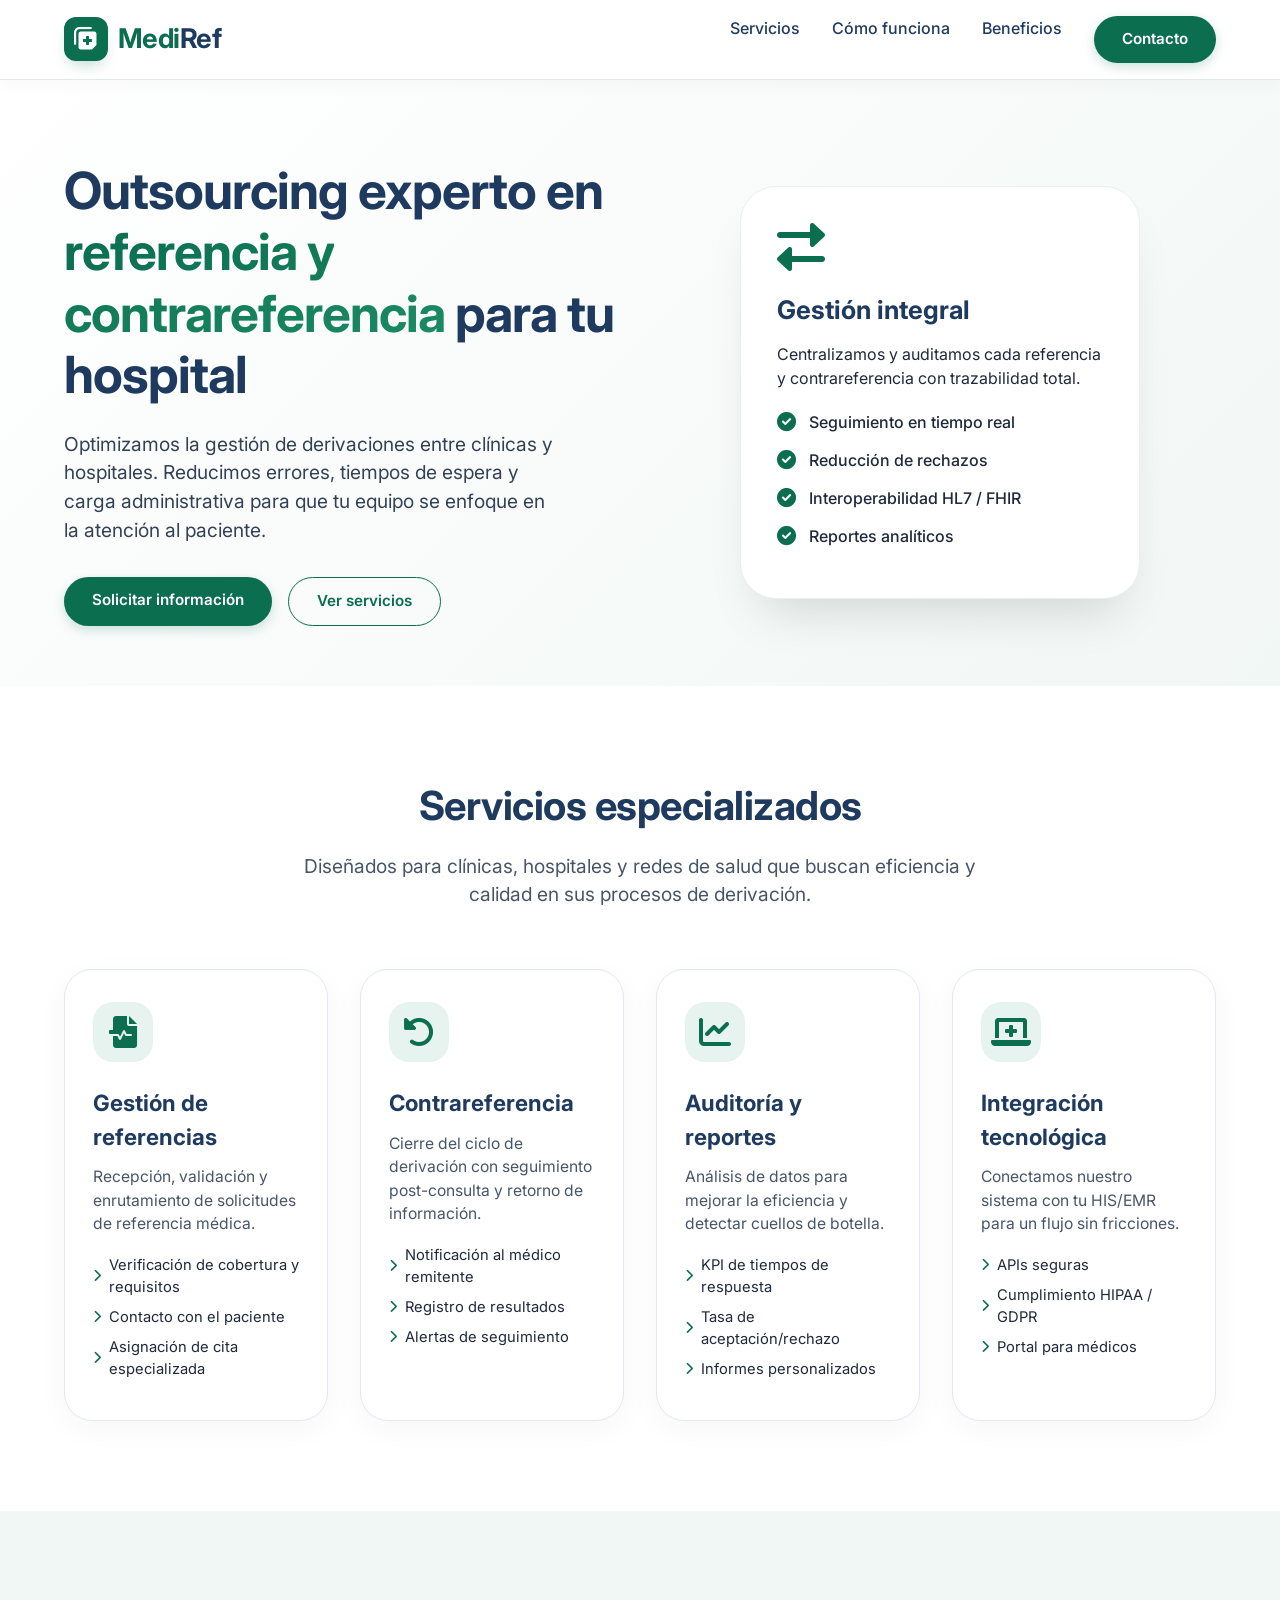
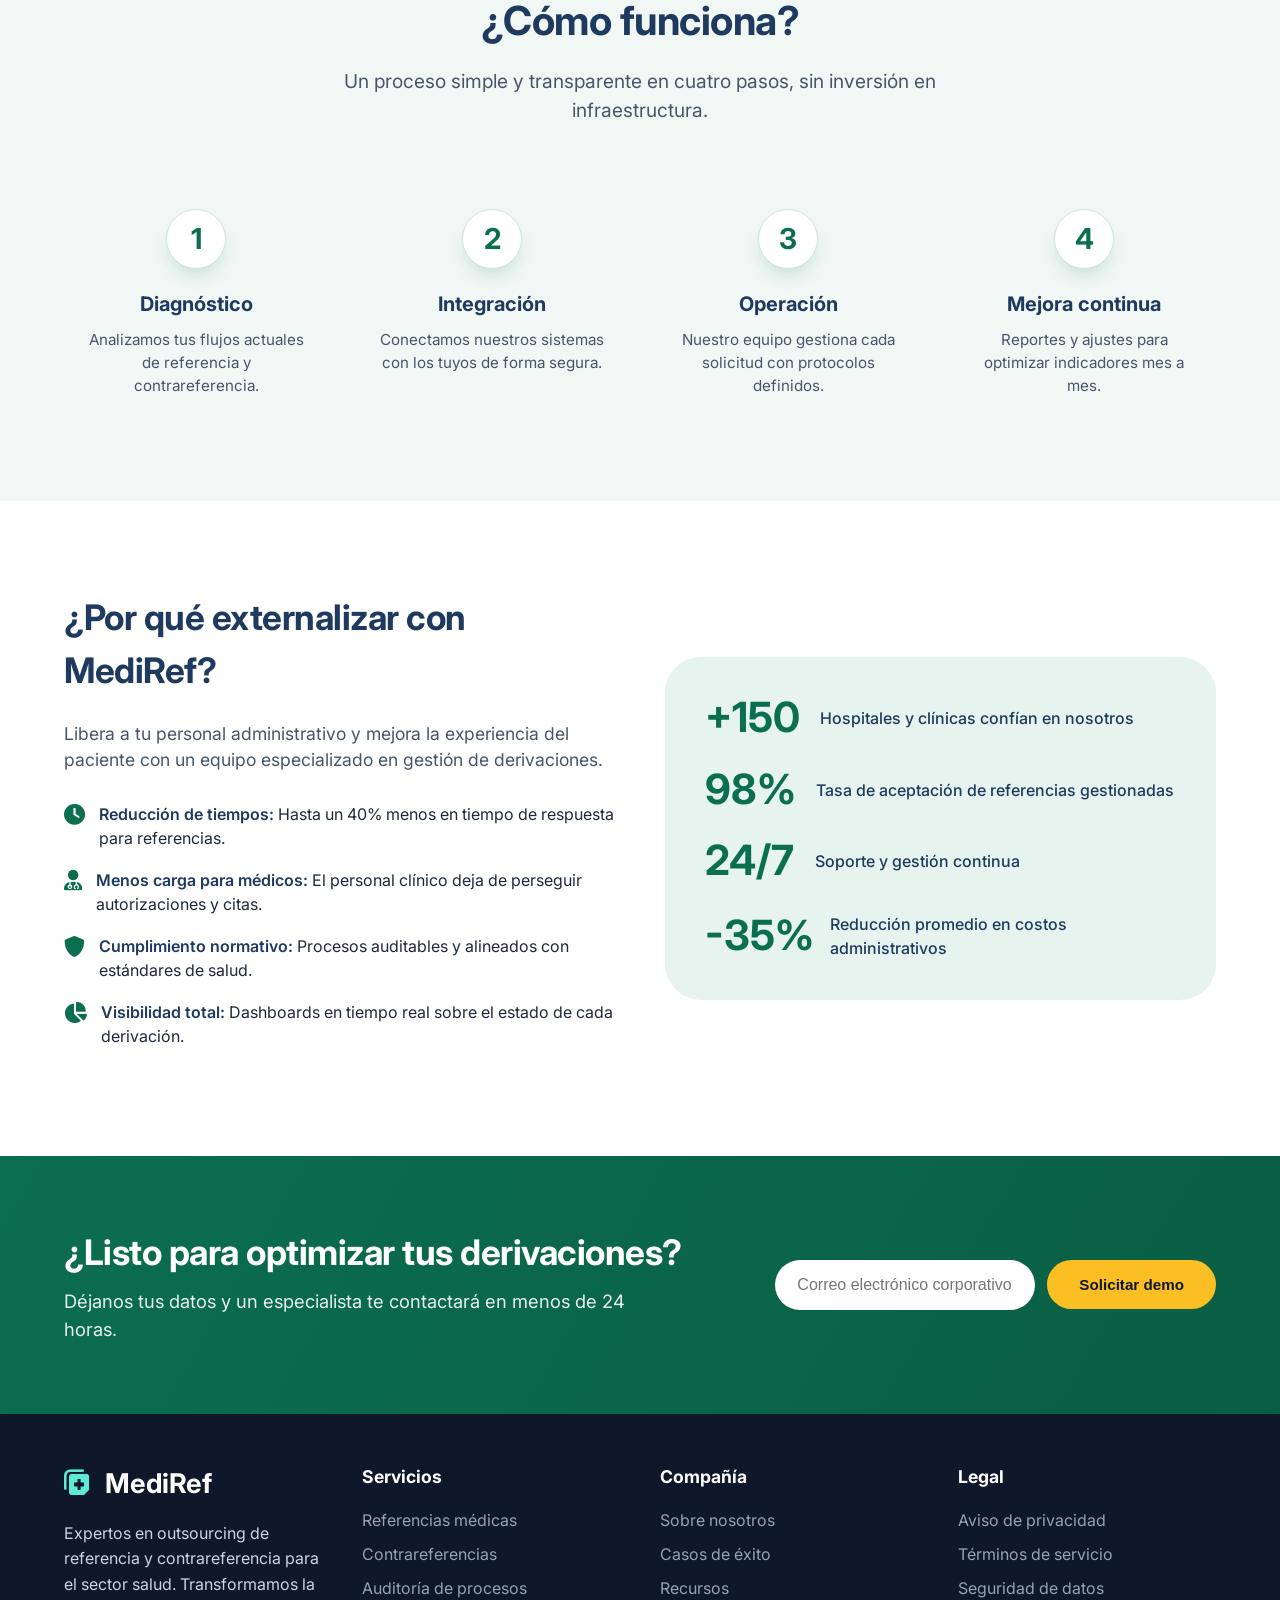
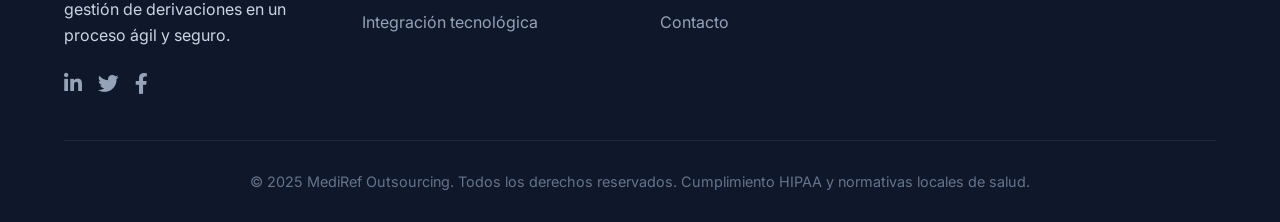
==== index.html @ 6e5bc3aa "Revamp index.html for MediRef website Updated the HTML structure and content for the MediRef website" ====
<!DOCTYPE html>
<html lang="es">
<head>
  <meta charset="UTF-8">
  <meta name="viewport" content="width=device-width, initial-scale=1.0">
  <title>MediRef | Outsourcing en Referencia y Contrareferencia</title>
  <!-- Google Fonts & Font Awesome -->
  <link href="https://fonts.googleapis.com/css2?family=Inter:opsz,wght@14..32,300..700&display=swap" rel="stylesheet">
  <link rel="stylesheet" href="https://cdnjs.cloudflare.com/ajax/libs/font-awesome/6.0.0-beta3/css/all.min.css">
  <style>
    * {
      margin: 0;
      padding: 0;
      box-sizing: border-box;
    }

    body {
      font-family: 'Inter', sans-serif;
      background-color: #f8fafc;
      color: #1e293b;
      line-height: 1.5;
      scroll-behavior: smooth;
    }

    .container {
      max-width: 1200px;
      margin: 0 auto;
      padding: 0 24px;
    }

    /* Colores corporativos */
    :root {
      --primary: #0b6e4f;
      --primary-light: #e6f3ef;
      --primary-dark: #084c37;
      --secondary: #1e3a5f;
      --accent: #3b82f6;
      --gray-light: #eef2f6;
      --white: #ffffff;
      --text-dark: #0f172a;
    }

    /* Header / Navegación */
    header {
      background-color: var(--white);
      box-shadow: 0 4px 20px rgba(0,0,0,0.03);
      padding: 16px 0;
      position: sticky;
      top: 0;
      z-index: 100;
      border-bottom: 1px solid #e2e8f0;
    }

    .header-flex {
      display: flex;
      justify-content: space-between;
      align-items: center;
      flex-wrap: wrap;
    }

    .logo {
      display: flex;
      align-items: center;
      gap: 10px;
      font-weight: 700;
      font-size: 1.7rem;
      letter-spacing: -0.5px;
      color: var(--primary);
    }

    .logo i {
      background: var(--primary);
      color: white;
      padding: 10px;
      border-radius: 12px;
      font-size: 1.5rem;
      box-shadow: 0 8px 16px -6px rgba(11,110,79,0.3);
    }

    .logo span {
      color: var(--secondary);
    }

    nav ul {
      display: flex;
      list-style: none;
      gap: 32px;
    }

    nav a {
      text-decoration: none;
      font-weight: 500;
      color: var(--secondary);
      transition: color 0.2s;
    }

    nav a:hover {
      color: var(--primary);
    }

    .btn {
      display: inline-block;
      background-color: var(--primary);
      color: white;
      padding: 12px 28px;
      border-radius: 40px;
      font-weight: 600;
      text-decoration: none;
      transition: all 0.2s;
      border: none;
      cursor: pointer;
      font-size: 0.95rem;
      box-shadow: 0 4px 12px rgba(11,110,79,0.2);
    }

    .btn:hover {
      background-color: var(--primary-dark);
      transform: translateY(-1px);
      box-shadow: 0 8px 18px rgba(11,110,79,0.3);
    }

    .btn-outline {
      background: transparent;
      color: var(--primary);
      border: 1.5px solid var(--primary);
      box-shadow: none;
    }

    .btn-outline:hover {
      background: var(--primary-light);
      color: var(--primary-dark);
    }

    /* Hero */
    .hero {
      padding: 80px 0 60px;
      background: linear-gradient(135deg, #ffffff 0%, #f1f7f5 100%);
    }

    .hero-grid {
      display: grid;
      grid-template-columns: 1fr 1fr;
      align-items: center;
      gap: 48px;
    }

    .hero-content h1 {
      font-size: 3.2rem;
      font-weight: 700;
      line-height: 1.2;
      color: var(--secondary);
      margin-bottom: 24px;
      letter-spacing: -1px;
    }

    .hero-content h1 i {
      color: var(--primary);
      font-style: normal;
      background: linear-gradient(145deg, var(--primary), #1b8a63);
      -webkit-background-clip: text;
      -webkit-text-fill-color: transparent;
      background-clip: text;
    }

    .hero-content p {
      font-size: 1.2rem;
      color: #334155;
      margin-bottom: 32px;
      max-width: 90%;
    }

    .hero-cta {
      display: flex;
      gap: 16px;
      flex-wrap: wrap;
    }

    .hero-image {
      display: flex;
      justify-content: center;
      align-items: center;
    }

    .hero-card {
      background: white;
      padding: 36px;
      border-radius: 36px;
      box-shadow: 0 30px 50px -20px rgba(0,0,0,0.15);
      border: 1px solid #e9f0ed;
      width: 100%;
      max-width: 400px;
    }

    .hero-card i {
      font-size: 3rem;
      color: var(--primary);
      margin-bottom: 20px;
    }

    .hero-card h3 {
      font-size: 1.6rem;
      margin-bottom: 12px;
      color: var(--secondary);
    }

    .hero-card ul {
      list-style: none;
      margin-top: 20px;
    }

    .hero-card li {
      display: flex;
      align-items: center;
      gap: 12px;
      margin-bottom: 14px;
      font-weight: 500;
    }

    .hero-card li i {
      font-size: 1.2rem;
      color: var(--primary);
      margin-bottom: 0;
      width: 20px;
    }

    /* Sección de servicios */
    .services {
      padding: 90px 0;
      background: var(--white);
    }

    .section-title {
      text-align: center;
      font-size: 2.5rem;
      font-weight: 700;
      color: var(--secondary);
      margin-bottom: 16px;
      letter-spacing: -0.5px;
    }

    .section-sub {
      text-align: center;
      font-size: 1.2rem;
      color: #475569;
      max-width: 700px;
      margin: 0 auto 60px;
    }

    .services-grid {
      display: grid;
      grid-template-columns: repeat(auto-fit, minmax(260px, 1fr));
      gap: 32px;
    }

    .service-card {
      background: #ffffff;
      border-radius: 28px;
      padding: 32px 28px;
      box-shadow: 0 8px 30px rgba(0,0,0,0.04);
      border: 1px solid #e2e8f0;
      transition: all 0.25s;
    }

    .service-card:hover {
      transform: translateY(-6px);
      border-color: #b8d9cd;
      box-shadow: 0 24px 40px -12px rgba(11,110,79,0.15);
    }

    .service-icon {
      background: var(--primary-light);
      width: 60px;
      height: 60px;
      border-radius: 20px;
      display: flex;
      align-items: center;
      justify-content: center;
      margin-bottom: 24px;
    }

    .service-icon i {
      font-size: 2rem;
      color: var(--primary);
    }

    .service-card h3 {
      font-size: 1.4rem;
      margin-bottom: 12px;
      color: var(--secondary);
    }

    .service-card p {
      color: #475569;
      margin-bottom: 18px;
      font-size: 0.98rem;
    }

    .service-card ul {
      list-style: none;
    }

    .service-card li {
      display: flex;
      align-items: center;
      gap: 8px;
      font-size: 0.92rem;
      margin-bottom: 8px;
      color: #1e293b;
    }

    .service-card li i {
      color: var(--primary);
      font-size: 0.8rem;
    }

    /* Cómo funciona */
    .how {
      padding: 80px 0;
      background: #f1f7f5;
    }

    .steps {
      display: grid;
      grid-template-columns: repeat(auto-fit, minmax(200px, 1fr));
      gap: 32px;
      margin-top: 50px;
    }

    .step {
      text-align: center;
      padding: 24px 16px;
    }

    .step-number {
      width: 60px;
      height: 60px;
      background: white;
      border-radius: 100px;
      display: flex;
      align-items: center;
      justify-content: center;
      margin: 0 auto 20px;
      font-weight: 700;
      font-size: 1.8rem;
      color: var(--primary);
      box-shadow: 0 10px 20px -6px rgba(11,110,79,0.2);
      border: 1px solid #cbe5db;
    }

    .step h4 {
      font-size: 1.25rem;
      margin-bottom: 10px;
      color: var(--secondary);
    }

    .step p {
      color: #475569;
      font-size: 0.95rem;
    }

    /* Beneficios */
    .benefits {
      padding: 90px 0;
      background: white;
    }

    .benefits-grid {
      display: grid;
      grid-template-columns: 1fr 1fr;
      gap: 50px;
      align-items: center;
    }

    .benefits-text h2 {
      font-size: 2.2rem;
      color: var(--secondary);
      margin-bottom: 24px;
      letter-spacing: -0.5px;
    }

    .benefits-text p {
      color: #475569;
      margin-bottom: 28px;
      font-size: 1.1rem;
    }

    .benefits-list {
      list-style: none;
    }

    .benefits-list li {
      display: flex;
      align-items: flex-start;
      gap: 14px;
      margin-bottom: 18px;
    }

    .benefits-list i {
      color: var(--primary);
      font-size: 1.3rem;
      margin-top: 3px;
    }

    .benefits-list strong {
      color: var(--secondary);
      font-weight: 600;
    }

    .benefits-stats {
      background: var(--primary-light);
      padding: 40px;
      border-radius: 36px;
      display: flex;
      flex-direction: column;
      gap: 30px;
    }

    .stat-item {
      display: flex;
      align-items: center;
      gap: 20px;
    }

    .stat-number {
      font-size: 2.6rem;
      font-weight: 700;
      color: var(--primary);
      line-height: 1;
      min-width: 90px;
    }

    .stat-desc {
      font-weight: 500;
      color: var(--secondary);
    }

    /* Contacto / CTA */
    .cta-section {
      padding: 70px 0;
      background: linear-gradient(120deg, var(--primary) 0%, #0a5e43 100%);
      color: white;
    }

    .cta-grid {
      display: flex;
      justify-content: space-between;
      align-items: center;
      flex-wrap: wrap;
      gap: 40px;
    }

    .cta-text h2 {
      font-size: 2.2rem;
      font-weight: 700;
      margin-bottom: 10px;
      letter-spacing: -0.5px;
    }

    .cta-text p {
      font-size: 1.15rem;
      opacity: 0.9;
      max-width: 600px;
    }

    .cta-form {
      display: flex;
      gap: 12px;
      flex-wrap: wrap;
      align-items: center;
    }

    .cta-form input {
      padding: 16px 22px;
      border-radius: 40px;
      border: none;
      font-size: 1rem;
      min-width: 260px;
      outline: none;
    }

    .cta-form button {
      background: #fbbf24;
      color: #0f172a;
      font-weight: 700;
      box-shadow: none;
      border: none;
      padding: 16px 32px;
    }

    .cta-form button:hover {
      background: #f59e0b;
      transform: scale(1.02);
    }

    /* Footer */
    footer {
      background: #0f172a;
      color: #cbd5e1;
      padding: 50px 0 30px;
    }

    .footer-grid {
      display: grid;
      grid-template-columns: repeat(auto-fit, minmax(200px, 1fr));
      gap: 40px;
      margin-bottom: 40px;
    }

    .footer-logo {
      font-size: 1.7rem;
      font-weight: 700;
      color: white;
      margin-bottom: 16px;
    }

    .footer-logo i {
      color: #5eead4;
      margin-right: 8px;
    }

    .footer-about p {
      margin-bottom: 20px;
      line-height: 1.6;
      max-width: 300px;
    }

    .footer-links h4 {
      color: white;
      margin-bottom: 18px;
      font-size: 1.1rem;
    }

    .footer-links ul {
      list-style: none;
    }

    .footer-links li {
      margin-bottom: 10px;
    }

    .footer-links a {
      color: #94a3b8;
      text-decoration: none;
      transition: color 0.2s;
    }

    .footer-links a:hover {
      color: white;
    }

    .social-icons {
      display: flex;
      gap: 16px;
      margin-top: 16px;
    }

    .social-icons a {
      color: #94a3b8;
      font-size: 1.3rem;
      transition: color 0.2s;
    }

    .social-icons a:hover {
      color: white;
    }

    .copyright {
      border-top: 1px solid #1e293b;
      padding-top: 30px;
      text-align: center;
      font-size: 0.9rem;
      color: #64748b;
    }

    /* Responsive */
    @media (max-width: 900px) {
      .hero-grid, .benefits-grid {
        grid-template-columns: 1fr;
        text-align: center;
      }

      .hero-content p, .hero-content h1 {
        max-width: 100%;
      }

      .hero-cta {
        justify-content: center;
      }

      .hero-image {
        margin-top: 30px;
      }

      .header-flex {
        flex-direction: column;
        gap: 16px;
      }

      nav ul {
        gap: 20px;
      }

      .cta-grid {
        flex-direction: column;
        text-align: center;
      }

      .cta-form {
        justify-content: center;
      }

      .benefits-stats {
        margin-top: 30px;
      }
    }

    @media (max-width: 600px) {
      .hero-content h1 {
        font-size: 2.4rem;
      }

      .section-title {
        font-size: 2rem;
      }

      .logo {
        font-size: 1.4rem;
      }

      .btn {
        padding: 10px 22px;
      }
    }
  </style>
</head>
<body>
  <header>
    <div class="container header-flex">
      <div class="logo">
        <i class="fas fa-notes-medical"></i>
        <div>Medi<span>Ref</span></div>
      </div>
      <nav>
        <ul>
          <li><a href="#servicios">Servicios</a></li>
          <li><a href="#como-funciona">Cómo funciona</a></li>
          <li><a href="#beneficios">Beneficios</a></li>
          <li><a href="#contacto" class="btn">Contacto</a></li>
        </ul>
      </nav>
    </div>
  </header>

  <!-- Hero -->
  <section class="hero">
    <div class="container hero-grid">
      <div class="hero-content">
        <h1>Outsourcing experto en <i>referencia y contrareferencia</i> para tu hospital</h1>
        <p>Optimizamos la gestión de derivaciones entre clínicas y hospitales. Reducimos errores, tiempos de espera y carga administrativa para que tu equipo se enfoque en la atención al paciente.</p>
        <div class="hero-cta">
          <a href="#contacto" class="btn">Solicitar información</a>
          <a href="#servicios" class="btn btn-outline">Ver servicios</a>
        </div>
      </div>
      <div class="hero-image">
        <div class="hero-card">
          <i class="fas fa-exchange-alt"></i>
          <h3>Gestión integral</h3>
          <p>Centralizamos y auditamos cada referencia y contrareferencia con trazabilidad total.</p>
          <ul>
            <li><i class="fas fa-check-circle"></i> Seguimiento en tiempo real</li>
            <li><i class="fas fa-check-circle"></i> Reducción de rechazos</li>
            <li><i class="fas fa-check-circle"></i> Interoperabilidad HL7 / FHIR</li>
            <li><i class="fas fa-check-circle"></i> Reportes analíticos</li>
          </ul>
        </div>
      </div>
    </div>
  </section>

  <!-- Servicios -->
  <section id="servicios" class="services">
    <div class="container">
      <h2 class="section-title">Servicios especializados</h2>
      <p class="section-sub">Diseñados para clínicas, hospitales y redes de salud que buscan eficiencia y calidad en sus procesos de derivación.</p>
      <div class="services-grid">
        <div class="service-card">
          <div class="service-icon"><i class="fas fa-file-medical-alt"></i></div>
          <h3>Gestión de referencias</h3>
          <p>Recepción, validación y enrutamiento de solicitudes de referencia médica.</p>
          <ul>
            <li><i class="fas fa-chevron-right"></i> Verificación de cobertura y requisitos</li>
            <li><i class="fas fa-chevron-right"></i> Contacto con el paciente</li>
            <li><i class="fas fa-chevron-right"></i> Asignación de cita especializada</li>
          </ul>
        </div>
        <div class="service-card">
          <div class="service-icon"><i class="fas fa-undo-alt"></i></div>
          <h3>Contrareferencia</h3>
          <p>Cierre del ciclo de derivación con seguimiento post-consulta y retorno de información.</p>
          <ul>
            <li><i class="fas fa-chevron-right"></i> Notificación al médico remitente</li>
            <li><i class="fas fa-chevron-right"></i> Registro de resultados</li>
            <li><i class="fas fa-chevron-right"></i> Alertas de seguimiento</li>
          </ul>
        </div>
        <div class="service-card">
          <div class="service-icon"><i class="fas fa-chart-line"></i></div>
          <h3>Auditoría y reportes</h3>
          <p>Análisis de datos para mejorar la eficiencia y detectar cuellos de botella.</p>
          <ul>
            <li><i class="fas fa-chevron-right"></i> KPI de tiempos de respuesta</li>
            <li><i class="fas fa-chevron-right"></i> Tasa de aceptación/rechazo</li>
            <li><i class="fas fa-chevron-right"></i> Informes personalizados</li>
          </ul>
        </div>
        <div class="service-card">
          <div class="service-icon"><i class="fas fa-laptop-medical"></i></div>
          <h3>Integración tecnológica</h3>
          <p>Conectamos nuestro sistema con tu HIS/EMR para un flujo sin fricciones.</p>
          <ul>
            <li><i class="fas fa-chevron-right"></i> APIs seguras</li>
            <li><i class="fas fa-chevron-right"></i> Cumplimiento HIPAA / GDPR</li>
            <li><i class="fas fa-chevron-right"></i> Portal para médicos</li>
          </ul>
        </div>
      </div>
    </div>
  </section>

  <!-- Cómo funciona -->
  <section id="como-funciona" class="how">
    <div class="container">
      <h2 class="section-title">¿Cómo funciona?</h2>
      <p class="section-sub">Un proceso simple y transparente en cuatro pasos, sin inversión en infraestructura.</p>
      <div class="steps">
        <div class="step">
          <div class="step-number">1</div>
          <h4>Diagnóstico</h4>
          <p>Analizamos tus flujos actuales de referencia y contrareferencia.</p>
        </div>
        <div class="step">
          <div class="step-number">2</div>
          <h4>Integración</h4>
          <p>Conectamos nuestros sistemas con los tuyos de forma segura.</p>
        </div>
        <div class="step">
          <div class="step-number">3</div>
          <h4>Operación</h4>
          <p>Nuestro equipo gestiona cada solicitud con protocolos definidos.</p>
        </div>
        <div class="step">
          <div class="step-number">4</div>
          <h4>Mejora continua</h4>
          <p>Reportes y ajustes para optimizar indicadores mes a mes.</p>
        </div>
      </div>
    </div>
  </section>

  <!-- Beneficios -->
  <section id="beneficios" class="benefits">
    <div class="container benefits-grid">
      <div class="benefits-text">
        <h2>¿Por qué externalizar con MediRef?</h2>
        <p>Libera a tu personal administrativo y mejora la experiencia del paciente con un equipo especializado en gestión de derivaciones.</p>
        <ul class="benefits-list">
          <li>
            <i class="fas fa-clock"></i>
            <div><strong>Reducción de tiempos:</strong> Hasta un 40% menos en tiempo de respuesta para referencias.</div>
          </li>
          <li>
            <i class="fas fa-user-md"></i>
            <div><strong>Menos carga para médicos:</strong> El personal clínico deja de perseguir autorizaciones y citas.</div>
          </li>
          <li>
            <i class="fas fa-shield-alt"></i>
            <div><strong>Cumplimiento normativo:</strong> Procesos auditables y alineados con estándares de salud.</div>
          </li>
          <li>
            <i class="fas fa-chart-pie"></i>
            <div><strong>Visibilidad total:</strong> Dashboards en tiempo real sobre el estado de cada derivación.</div>
          </li>
        </ul>
      </div>
      <div class="benefits-stats">
        <div class="stat-item">
          <div class="stat-number">+150</div>
          <div class="stat-desc">Hospitales y clínicas confían en nosotros</div>
        </div>
        <div class="stat-item">
          <div class="stat-number">98%</div>
          <div class="stat-desc">Tasa de aceptación de referencias gestionadas</div>
        </div>
        <div class="stat-item">
          <div class="stat-number">24/7</div>
          <div class="stat-desc">Soporte y gestión continua</div>
        </div>
        <div class="stat-item">
          <div class="stat-number">-35%</div>
          <div class="stat-desc">Reducción promedio en costos administrativos</div>
        </div>
      </div>
    </div>
  </section>

  <!-- CTA / Contacto -->
  <section id="contacto" class="cta-section">
    <div class="container cta-grid">
      <div class="cta-text">
        <h2>¿Listo para optimizar tus derivaciones?</h2>
        <p>Déjanos tus datos y un especialista te contactará en menos de 24 horas.</p>
      </div>
      <div class="cta-form">
        <input type="email" placeholder="Correo electrónico corporativo" aria-label="Correo electrónico">
        <button class="btn">Solicitar demo</button>
      </div>
    </div>
  </section>

  <!-- Footer -->
  <footer>
    <div class="container">
      <div class="footer-grid">
        <div class="footer-about">
          <div class="footer-logo"><i class="fas fa-notes-medical"></i> MediRef</div>
          <p>Expertos en outsourcing de referencia y contrareferencia para el sector salud. Transformamos la gestión de derivaciones en un proceso ágil y seguro.</p>
          <div class="social-icons">
            <a href="#"><i class="fab fa-linkedin-in"></i></a>
            <a href="#"><i class="fab fa-twitter"></i></a>
            <a href="#"><i class="fab fa-facebook-f"></i></a>
          </div>
        </div>
        <div class="footer-links">
          <h4>Servicios</h4>
          <ul>
            <li><a href="#">Referencias médicas</a></li>
            <li><a href="#">Contrareferencias</a></li>
            <li><a href="#">Auditoría de procesos</a></li>
            <li><a href="#">Integración tecnológica</a></li>
          </ul>
        </div>
        <div class="footer-links">
          <h4>Compañía</h4>
          <ul>
            <li><a href="#">Sobre nosotros</a></li>
            <li><a href="#">Casos de éxito</a></li>
            <li><a href="#">Recursos</a></li>
            <li><a href="#">Contacto</a></li>
          </ul>
        </div>
        <div class="footer-links">
          <h4>Legal</h4>
          <ul>
            <li><a href="#">Aviso de privacidad</a></li>
            <li><a href="#">Términos de servicio</a></li>
            <li><a href="#">Seguridad de datos</a></li>
          </ul>
        </div>
      </div>
      <div class="copyright">
        &copy; 2025 MediRef Outsourcing. Todos los derechos reservados. Cumplimiento HIPAA y normativas locales de salud.
      </div>
    </div>
  </footer>

  <!-- Pequeño script para smooth scrolling (opcional) -->
  <script>
    document.querySelectorAll('a[href^="#"]').forEach(anchor => {
      anchor.addEventListener('click', function(e) {
        const href = this.getAttribute('href');
        if (href === '#') return;
        const target = document.querySelector(href);
        if (target) {
          e.preventDefault();
          target.scrollIntoView({ behavior: 'smooth', block: 'start' });
        }
      });
    });
  </script>
</body>
</html>
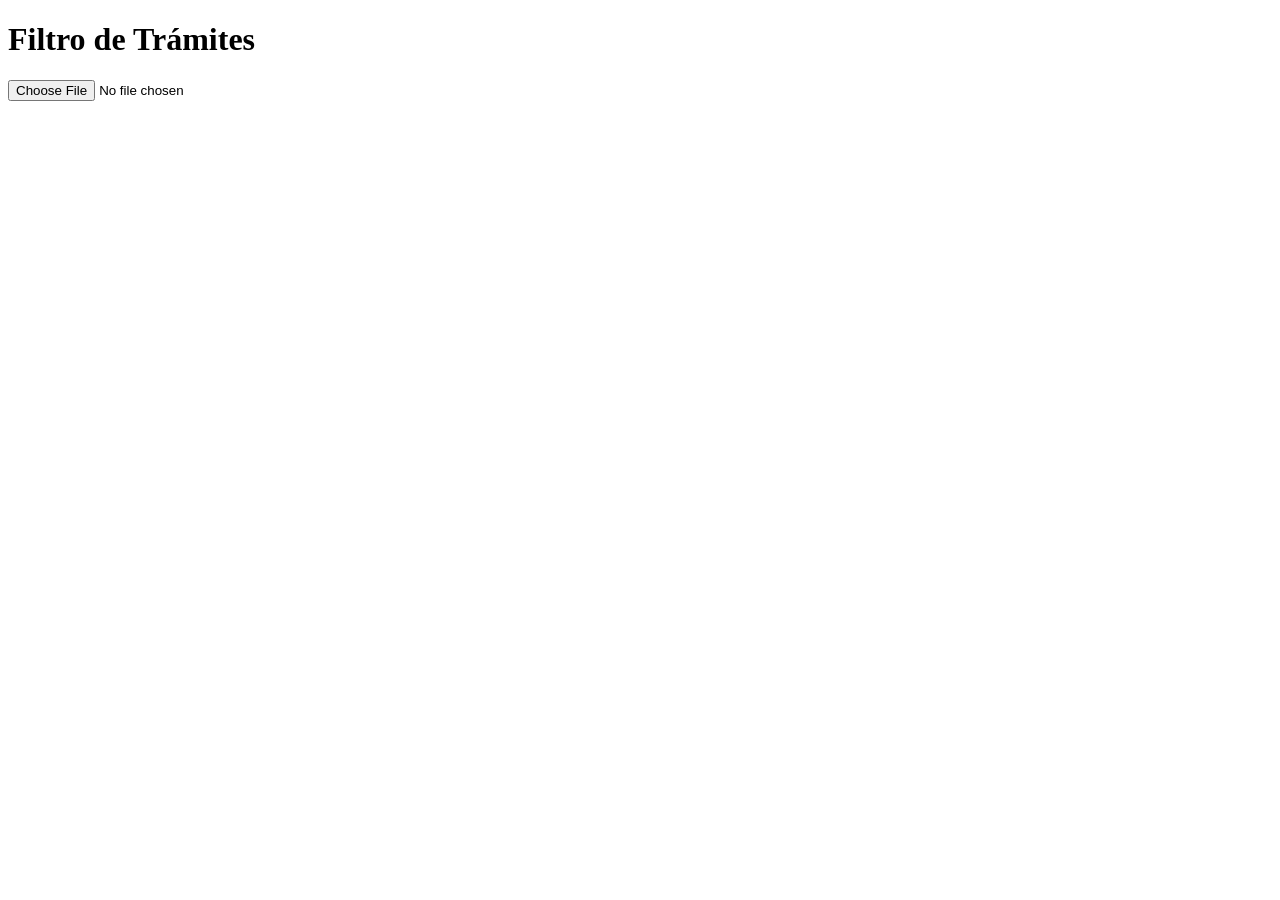
==== commit 76dd5656: "Replace index.html with new filter functionality" ====
--- a/index.html
+++ b/index.html
@@ -2,881 +2,15 @@
 <html lang="es">
 <head>
   <meta charset="UTF-8">
-  <meta name="viewport" content="width=device-width, initial-scale=1.0">
-  <title>MediRef | Outsourcing en Referencia y Contrareferencia</title>
-  <!-- Google Fonts & Font Awesome -->
-  <link href="https://fonts.googleapis.com/css2?family=Inter:opsz,wght@14..32,300..700&display=swap" rel="stylesheet">
-  <link rel="stylesheet" href="https://cdnjs.cloudflare.com/ajax/libs/font-awesome/6.0.0-beta3/css/all.min.css">
-  <style>
-    * {
-      margin: 0;
-      padding: 0;
-      box-sizing: border-box;
-    }
-
-    body {
-      font-family: 'Inter', sans-serif;
-      background-color: #f8fafc;
-      color: #1e293b;
-      line-height: 1.5;
-      scroll-behavior: smooth;
-    }
-
-    .container {
-      max-width: 1200px;
-      margin: 0 auto;
-      padding: 0 24px;
-    }
-
-    /* Colores corporativos */
-    :root {
-      --primary: #0b6e4f;
-      --primary-light: #e6f3ef;
-      --primary-dark: #084c37;
-      --secondary: #1e3a5f;
-      --accent: #3b82f6;
-      --gray-light: #eef2f6;
-      --white: #ffffff;
-      --text-dark: #0f172a;
-    }
-
-    /* Header / Navegación */
-    header {
-      background-color: var(--white);
-      box-shadow: 0 4px 20px rgba(0,0,0,0.03);
-      padding: 16px 0;
-      position: sticky;
-      top: 0;
-      z-index: 100;
-      border-bottom: 1px solid #e2e8f0;
-    }
-
-    .header-flex {
-      display: flex;
-      justify-content: space-between;
-      align-items: center;
-      flex-wrap: wrap;
-    }
-
-    .logo {
-      display: flex;
-      align-items: center;
-      gap: 10px;
-      font-weight: 700;
-      font-size: 1.7rem;
-      letter-spacing: -0.5px;
-      color: var(--primary);
-    }
-
-    .logo i {
-      background: var(--primary);
-      color: white;
-      padding: 10px;
-      border-radius: 12px;
-      font-size: 1.5rem;
-      box-shadow: 0 8px 16px -6px rgba(11,110,79,0.3);
-    }
-
-    .logo span {
-      color: var(--secondary);
-    }
-
-    nav ul {
-      display: flex;
-      list-style: none;
-      gap: 32px;
-    }
-
-    nav a {
-      text-decoration: none;
-      font-weight: 500;
-      color: var(--secondary);
-      transition: color 0.2s;
-    }
-
-    nav a:hover {
-      color: var(--primary);
-    }
-
-    .btn {
-      display: inline-block;
-      background-color: var(--primary);
-      color: white;
-      padding: 12px 28px;
-      border-radius: 40px;
-      font-weight: 600;
-      text-decoration: none;
-      transition: all 0.2s;
-      border: none;
-      cursor: pointer;
-      font-size: 0.95rem;
-      box-shadow: 0 4px 12px rgba(11,110,79,0.2);
-    }
-
-    .btn:hover {
-      background-color: var(--primary-dark);
-      transform: translateY(-1px);
-      box-shadow: 0 8px 18px rgba(11,110,79,0.3);
-    }
-
-    .btn-outline {
-      background: transparent;
-      color: var(--primary);
-      border: 1.5px solid var(--primary);
-      box-shadow: none;
-    }
-
-    .btn-outline:hover {
-      background: var(--primary-light);
-      color: var(--primary-dark);
-    }
-
-    /* Hero */
-    .hero {
-      padding: 80px 0 60px;
-      background: linear-gradient(135deg, #ffffff 0%, #f1f7f5 100%);
-    }
-
-    .hero-grid {
-      display: grid;
-      grid-template-columns: 1fr 1fr;
-      align-items: center;
-      gap: 48px;
-    }
-
-    .hero-content h1 {
-      font-size: 3.2rem;
-      font-weight: 700;
-      line-height: 1.2;
-      color: var(--secondary);
-      margin-bottom: 24px;
-      letter-spacing: -1px;
-    }
-
-    .hero-content h1 i {
-      color: var(--primary);
-      font-style: normal;
-      background: linear-gradient(145deg, var(--primary), #1b8a63);
-      -webkit-background-clip: text;
-      -webkit-text-fill-color: transparent;
-      background-clip: text;
-    }
-
-    .hero-content p {
-      font-size: 1.2rem;
-      color: #334155;
-      margin-bottom: 32px;
-      max-width: 90%;
-    }
-
-    .hero-cta {
-      display: flex;
-      gap: 16px;
-      flex-wrap: wrap;
-    }
-
-    .hero-image {
-      display: flex;
-      justify-content: center;
-      align-items: center;
-    }
-
-    .hero-card {
-      background: white;
-      padding: 36px;
-      border-radius: 36px;
-      box-shadow: 0 30px 50px -20px rgba(0,0,0,0.15);
-      border: 1px solid #e9f0ed;
-      width: 100%;
-      max-width: 400px;
-    }
-
-    .hero-card i {
-      font-size: 3rem;
-      color: var(--primary);
-      margin-bottom: 20px;
-    }
-
-    .hero-card h3 {
-      font-size: 1.6rem;
-      margin-bottom: 12px;
-      color: var(--secondary);
-    }
-
-    .hero-card ul {
-      list-style: none;
-      margin-top: 20px;
-    }
-
-    .hero-card li {
-      display: flex;
-      align-items: center;
-      gap: 12px;
-      margin-bottom: 14px;
-      font-weight: 500;
-    }
-
-    .hero-card li i {
-      font-size: 1.2rem;
-      color: var(--primary);
-      margin-bottom: 0;
-      width: 20px;
-    }
-
-    /* Sección de servicios */
-    .services {
-      padding: 90px 0;
-      background: var(--white);
-    }
-
-    .section-title {
-      text-align: center;
-      font-size: 2.5rem;
-      font-weight: 700;
-      color: var(--secondary);
-      margin-bottom: 16px;
-      letter-spacing: -0.5px;
-    }
-
-    .section-sub {
-      text-align: center;
-      font-size: 1.2rem;
-      color: #475569;
-      max-width: 700px;
-      margin: 0 auto 60px;
-    }
-
-    .services-grid {
-      display: grid;
-      grid-template-columns: repeat(auto-fit, minmax(260px, 1fr));
-      gap: 32px;
-    }
-
-    .service-card {
-      background: #ffffff;
-      border-radius: 28px;
-      padding: 32px 28px;
-      box-shadow: 0 8px 30px rgba(0,0,0,0.04);
-      border: 1px solid #e2e8f0;
-      transition: all 0.25s;
-    }
-
-    .service-card:hover {
-      transform: translateY(-6px);
-      border-color: #b8d9cd;
-      box-shadow: 0 24px 40px -12px rgba(11,110,79,0.15);
-    }
-
-    .service-icon {
-      background: var(--primary-light);
-      width: 60px;
-      height: 60px;
-      border-radius: 20px;
-      display: flex;
-      align-items: center;
-      justify-content: center;
-      margin-bottom: 24px;
-    }
-
-    .service-icon i {
-      font-size: 2rem;
-      color: var(--primary);
-    }
-
-    .service-card h3 {
-      font-size: 1.4rem;
-      margin-bottom: 12px;
-      color: var(--secondary);
-    }
-
-    .service-card p {
-      color: #475569;
-      margin-bottom: 18px;
-      font-size: 0.98rem;
-    }
-
-    .service-card ul {
-      list-style: none;
-    }
-
-    .service-card li {
-      display: flex;
-      align-items: center;
-      gap: 8px;
-      font-size: 0.92rem;
-      margin-bottom: 8px;
-      color: #1e293b;
-    }
-
-    .service-card li i {
-      color: var(--primary);
-      font-size: 0.8rem;
-    }
-
-    /* Cómo funciona */
-    .how {
-      padding: 80px 0;
-      background: #f1f7f5;
-    }
-
-    .steps {
-      display: grid;
-      grid-template-columns: repeat(auto-fit, minmax(200px, 1fr));
-      gap: 32px;
-      margin-top: 50px;
-    }
-
-    .step {
-      text-align: center;
-      padding: 24px 16px;
-    }
-
-    .step-number {
-      width: 60px;
-      height: 60px;
-      background: white;
-      border-radius: 100px;
-      display: flex;
-      align-items: center;
-      justify-content: center;
-      margin: 0 auto 20px;
-      font-weight: 700;
-      font-size: 1.8rem;
-      color: var(--primary);
-      box-shadow: 0 10px 20px -6px rgba(11,110,79,0.2);
-      border: 1px solid #cbe5db;
-    }
-
-    .step h4 {
-      font-size: 1.25rem;
-      margin-bottom: 10px;
-      color: var(--secondary);
-    }
-
-    .step p {
-      color: #475569;
-      font-size: 0.95rem;
-    }
-
-    /* Beneficios */
-    .benefits {
-      padding: 90px 0;
-      background: white;
-    }
-
-    .benefits-grid {
-      display: grid;
-      grid-template-columns: 1fr 1fr;
-      gap: 50px;
-      align-items: center;
-    }
-
-    .benefits-text h2 {
-      font-size: 2.2rem;
-      color: var(--secondary);
-      margin-bottom: 24px;
-      letter-spacing: -0.5px;
-    }
-
-    .benefits-text p {
-      color: #475569;
-      margin-bottom: 28px;
-      font-size: 1.1rem;
-    }
-
-    .benefits-list {
-      list-style: none;
-    }
-
-    .benefits-list li {
-      display: flex;
-      align-items: flex-start;
-      gap: 14px;
-      margin-bottom: 18px;
-    }
-
-    .benefits-list i {
-      color: var(--primary);
-      font-size: 1.3rem;
-      margin-top: 3px;
-    }
-
-    .benefits-list strong {
-      color: var(--secondary);
-      font-weight: 600;
-    }
-
-    .benefits-stats {
-      background: var(--primary-light);
-      padding: 40px;
-      border-radius: 36px;
-      display: flex;
-      flex-direction: column;
-      gap: 30px;
-    }
-
-    .stat-item {
-      display: flex;
-      align-items: center;
-      gap: 20px;
-    }
-
-    .stat-number {
-      font-size: 2.6rem;
-      font-weight: 700;
-      color: var(--primary);
-      line-height: 1;
-      min-width: 90px;
-    }
-
-    .stat-desc {
-      font-weight: 500;
-      color: var(--secondary);
-    }
-
-    /* Contacto / CTA */
-    .cta-section {
-      padding: 70px 0;
-      background: linear-gradient(120deg, var(--primary) 0%, #0a5e43 100%);
-      color: white;
-    }
-
-    .cta-grid {
-      display: flex;
-      justify-content: space-between;
-      align-items: center;
-      flex-wrap: wrap;
-      gap: 40px;
-    }
-
-    .cta-text h2 {
-      font-size: 2.2rem;
-      font-weight: 700;
-      margin-bottom: 10px;
-      letter-spacing: -0.5px;
-    }
-
-    .cta-text p {
-      font-size: 1.15rem;
-      opacity: 0.9;
-      max-width: 600px;
-    }
-
-    .cta-form {
-      display: flex;
-      gap: 12px;
-      flex-wrap: wrap;
-      align-items: center;
-    }
-
-    .cta-form input {
-      padding: 16px 22px;
-      border-radius: 40px;
-      border: none;
-      font-size: 1rem;
-      min-width: 260px;
-      outline: none;
-    }
-
-    .cta-form button {
-      background: #fbbf24;
-      color: #0f172a;
-      font-weight: 700;
-      box-shadow: none;
-      border: none;
-      padding: 16px 32px;
-    }
-
-    .cta-form button:hover {
-      background: #f59e0b;
-      transform: scale(1.02);
-    }
-
-    /* Footer */
-    footer {
-      background: #0f172a;
-      color: #cbd5e1;
-      padding: 50px 0 30px;
-    }
-
-    .footer-grid {
-      display: grid;
-      grid-template-columns: repeat(auto-fit, minmax(200px, 1fr));
-      gap: 40px;
-      margin-bottom: 40px;
-    }
-
-    .footer-logo {
-      font-size: 1.7rem;
-      font-weight: 700;
-      color: white;
-      margin-bottom: 16px;
-    }
-
-    .footer-logo i {
-      color: #5eead4;
-      margin-right: 8px;
-    }
-
-    .footer-about p {
-      margin-bottom: 20px;
-      line-height: 1.6;
-      max-width: 300px;
-    }
-
-    .footer-links h4 {
-      color: white;
-      margin-bottom: 18px;
-      font-size: 1.1rem;
-    }
-
-    .footer-links ul {
-      list-style: none;
-    }
-
-    .footer-links li {
-      margin-bottom: 10px;
-    }
-
-    .footer-links a {
-      color: #94a3b8;
-      text-decoration: none;
-      transition: color 0.2s;
-    }
-
-    .footer-links a:hover {
-      color: white;
-    }
-
-    .social-icons {
-      display: flex;
-      gap: 16px;
-      margin-top: 16px;
-    }
-
-    .social-icons a {
-      color: #94a3b8;
-      font-size: 1.3rem;
-      transition: color 0.2s;
-    }
-
-    .social-icons a:hover {
-      color: white;
-    }
-
-    .copyright {
-      border-top: 1px solid #1e293b;
-      padding-top: 30px;
-      text-align: center;
-      font-size: 0.9rem;
-      color: #64748b;
-    }
-
-    /* Responsive */
-    @media (max-width: 900px) {
-      .hero-grid, .benefits-grid {
-        grid-template-columns: 1fr;
-        text-align: center;
-      }
-
-      .hero-content p, .hero-content h1 {
-        max-width: 100%;
-      }
-
-      .hero-cta {
-        justify-content: center;
-      }
-
-      .hero-image {
-        margin-top: 30px;
-      }
-
-      .header-flex {
-        flex-direction: column;
-        gap: 16px;
-      }
-
-      nav ul {
-        gap: 20px;
-      }
-
-      .cta-grid {
-        flex-direction: column;
-        text-align: center;
-      }
-
-      .cta-form {
-        justify-content: center;
-      }
-
-      .benefits-stats {
-        margin-top: 30px;
-      }
-    }
-
-    @media (max-width: 600px) {
-      .hero-content h1 {
-        font-size: 2.4rem;
-      }
-
-      .section-title {
-        font-size: 2rem;
-      }
-
-      .logo {
-        font-size: 1.4rem;
-      }
-
-      .btn {
-        padding: 10px 22px;
-      }
-    }
-  </style>
+  <title>Filtro de Trámites Excel</title>
 </head>
 <body>
-  <header>
-    <div class="container header-flex">
-      <div class="logo">
-        <i class="fas fa-notes-medical"></i>
-        <div>Medi<span>Ref</span></div>
-      </div>
-      <nav>
-        <ul>
-          <li><a href="#servicios">Servicios</a></li>
-          <li><a href="#como-funciona">Cómo funciona</a></li>
-          <li><a href="#beneficios">Beneficios</a></li>
-          <li><a href="#contacto" class="btn">Contacto</a></li>
-        </ul>
-      </nav>
-    </div>
-  </header>
+  <h1>Filtro de Trámites</h1>
+  <input type="file" id="fileInput" />
+  <pre id="output"></pre>
 
-  <!-- Hero -->
-  <section class="hero">
-    <div class="container hero-grid">
-      <div class="hero-content">
-        <h1>Outsourcing experto en <i>referencia y contrareferencia</i> para tu hospital</h1>
-        <p>Optimizamos la gestión de derivaciones entre clínicas y hospitales. Reducimos errores, tiempos de espera y carga administrativa para que tu equipo se enfoque en la atención al paciente.</p>
-        <div class="hero-cta">
-          <a href="#contacto" class="btn">Solicitar información</a>
-          <a href="#servicios" class="btn btn-outline">Ver servicios</a>
-        </div>
-      </div>
-      <div class="hero-image">
-        <div class="hero-card">
-          <i class="fas fa-exchange-alt"></i>
-          <h3>Gestión integral</h3>
-          <p>Centralizamos y auditamos cada referencia y contrareferencia con trazabilidad total.</p>
-          <ul>
-            <li><i class="fas fa-check-circle"></i> Seguimiento en tiempo real</li>
-            <li><i class="fas fa-check-circle"></i> Reducción de rechazos</li>
-            <li><i class="fas fa-check-circle"></i> Interoperabilidad HL7 / FHIR</li>
-            <li><i class="fas fa-check-circle"></i> Reportes analíticos</li>
-          </ul>
-        </div>
-      </div>
-    </div>
-  </section>
-
-  <!-- Servicios -->
-  <section id="servicios" class="services">
-    <div class="container">
-      <h2 class="section-title">Servicios especializados</h2>
-      <p class="section-sub">Diseñados para clínicas, hospitales y redes de salud que buscan eficiencia y calidad en sus procesos de derivación.</p>
-      <div class="services-grid">
-        <div class="service-card">
-          <div class="service-icon"><i class="fas fa-file-medical-alt"></i></div>
-          <h3>Gestión de referencias</h3>
-          <p>Recepción, validación y enrutamiento de solicitudes de referencia médica.</p>
-          <ul>
-            <li><i class="fas fa-chevron-right"></i> Verificación de cobertura y requisitos</li>
-            <li><i class="fas fa-chevron-right"></i> Contacto con el paciente</li>
-            <li><i class="fas fa-chevron-right"></i> Asignación de cita especializada</li>
-          </ul>
-        </div>
-        <div class="service-card">
-          <div class="service-icon"><i class="fas fa-undo-alt"></i></div>
-          <h3>Contrareferencia</h3>
-          <p>Cierre del ciclo de derivación con seguimiento post-consulta y retorno de información.</p>
-          <ul>
-            <li><i class="fas fa-chevron-right"></i> Notificación al médico remitente</li>
-            <li><i class="fas fa-chevron-right"></i> Registro de resultados</li>
-            <li><i class="fas fa-chevron-right"></i> Alertas de seguimiento</li>
-          </ul>
-        </div>
-        <div class="service-card">
-          <div class="service-icon"><i class="fas fa-chart-line"></i></div>
-          <h3>Auditoría y reportes</h3>
-          <p>Análisis de datos para mejorar la eficiencia y detectar cuellos de botella.</p>
-          <ul>
-            <li><i class="fas fa-chevron-right"></i> KPI de tiempos de respuesta</li>
-            <li><i class="fas fa-chevron-right"></i> Tasa de aceptación/rechazo</li>
-            <li><i class="fas fa-chevron-right"></i> Informes personalizados</li>
-          </ul>
-        </div>
-        <div class="service-card">
-          <div class="service-icon"><i class="fas fa-laptop-medical"></i></div>
-          <h3>Integración tecnológica</h3>
-          <p>Conectamos nuestro sistema con tu HIS/EMR para un flujo sin fricciones.</p>
-          <ul>
-            <li><i class="fas fa-chevron-right"></i> APIs seguras</li>
-            <li><i class="fas fa-chevron-right"></i> Cumplimiento HIPAA / GDPR</li>
-            <li><i class="fas fa-chevron-right"></i> Portal para médicos</li>
-          </ul>
-        </div>
-      </div>
-    </div>
-  </section>
-
-  <!-- Cómo funciona -->
-  <section id="como-funciona" class="how">
-    <div class="container">
-      <h2 class="section-title">¿Cómo funciona?</h2>
-      <p class="section-sub">Un proceso simple y transparente en cuatro pasos, sin inversión en infraestructura.</p>
-      <div class="steps">
-        <div class="step">
-          <div class="step-number">1</div>
-          <h4>Diagnóstico</h4>
-          <p>Analizamos tus flujos actuales de referencia y contrareferencia.</p>
-        </div>
-        <div class="step">
-          <div class="step-number">2</div>
-          <h4>Integración</h4>
-          <p>Conectamos nuestros sistemas con los tuyos de forma segura.</p>
-        </div>
-        <div class="step">
-          <div class="step-number">3</div>
-          <h4>Operación</h4>
-          <p>Nuestro equipo gestiona cada solicitud con protocolos definidos.</p>
-        </div>
-        <div class="step">
-          <div class="step-number">4</div>
-          <h4>Mejora continua</h4>
-          <p>Reportes y ajustes para optimizar indicadores mes a mes.</p>
-        </div>
-      </div>
-    </div>
-  </section>
-
-  <!-- Beneficios -->
-  <section id="beneficios" class="benefits">
-    <div class="container benefits-grid">
-      <div class="benefits-text">
-        <h2>¿Por qué externalizar con MediRef?</h2>
-        <p>Libera a tu personal administrativo y mejora la experiencia del paciente con un equipo especializado en gestión de derivaciones.</p>
-        <ul class="benefits-list">
-          <li>
-            <i class="fas fa-clock"></i>
-            <div><strong>Reducción de tiempos:</strong> Hasta un 40% menos en tiempo de respuesta para referencias.</div>
-          </li>
-          <li>
-            <i class="fas fa-user-md"></i>
-            <div><strong>Menos carga para médicos:</strong> El personal clínico deja de perseguir autorizaciones y citas.</div>
-          </li>
-          <li>
-            <i class="fas fa-shield-alt"></i>
-            <div><strong>Cumplimiento normativo:</strong> Procesos auditables y alineados con estándares de salud.</div>
-          </li>
-          <li>
-            <i class="fas fa-chart-pie"></i>
-            <div><strong>Visibilidad total:</strong> Dashboards en tiempo real sobre el estado de cada derivación.</div>
-          </li>
-        </ul>
-      </div>
-      <div class="benefits-stats">
-        <div class="stat-item">
-          <div class="stat-number">+150</div>
-          <div class="stat-desc">Hospitales y clínicas confían en nosotros</div>
-        </div>
-        <div class="stat-item">
-          <div class="stat-number">98%</div>
-          <div class="stat-desc">Tasa de aceptación de referencias gestionadas</div>
-        </div>
-        <div class="stat-item">
-          <div class="stat-number">24/7</div>
-          <div class="stat-desc">Soporte y gestión continua</div>
-        </div>
-        <div class="stat-item">
-          <div class="stat-number">-35%</div>
-          <div class="stat-desc">Reducción promedio en costos administrativos</div>
-        </div>
-      </div>
-    </div>
-  </section>
-
-  <!-- CTA / Contacto -->
-  <section id="contacto" class="cta-section">
-    <div class="container cta-grid">
-      <div class="cta-text">
-        <h2>¿Listo para optimizar tus derivaciones?</h2>
-        <p>Déjanos tus datos y un especialista te contactará en menos de 24 horas.</p>
-      </div>
-      <div class="cta-form">
-        <input type="email" placeholder="Correo electrónico corporativo" aria-label="Correo electrónico">
-        <button class="btn">Solicitar demo</button>
-      </div>
-    </div>
-  </section>
-
-  <!-- Footer -->
-  <footer>
-    <div class="container">
-      <div class="footer-grid">
-        <div class="footer-about">
-          <div class="footer-logo"><i class="fas fa-notes-medical"></i> MediRef</div>
-          <p>Expertos en outsourcing de referencia y contrareferencia para el sector salud. Transformamos la gestión de derivaciones en un proceso ágil y seguro.</p>
-          <div class="social-icons">
-            <a href="#"><i class="fab fa-linkedin-in"></i></a>
-            <a href="#"><i class="fab fa-twitter"></i></a>
-            <a href="#"><i class="fab fa-facebook-f"></i></a>
-          </div>
-        </div>
-        <div class="footer-links">
-          <h4>Servicios</h4>
-          <ul>
-            <li><a href="#">Referencias médicas</a></li>
-            <li><a href="#">Contrareferencias</a></li>
-            <li><a href="#">Auditoría de procesos</a></li>
-            <li><a href="#">Integración tecnológica</a></li>
-          </ul>
-        </div>
-        <div class="footer-links">
-          <h4>Compañía</h4>
-          <ul>
-            <li><a href="#">Sobre nosotros</a></li>
-            <li><a href="#">Casos de éxito</a></li>
-            <li><a href="#">Recursos</a></li>
-            <li><a href="#">Contacto</a></li>
-          </ul>
-        </div>
-        <div class="footer-links">
-          <h4>Legal</h4>
-          <ul>
-            <li><a href="#">Aviso de privacidad</a></li>
-            <li><a href="#">Términos de servicio</a></li>
-            <li><a href="#">Seguridad de datos</a></li>
-          </ul>
-        </div>
-      </div>
-      <div class="copyright">
-        &copy; 2025 MediRef Outsourcing. Todos los derechos reservados. Cumplimiento HIPAA y normativas locales de salud.
-      </div>
-    </div>
-  </footer>
-
-  <!-- Pequeño script para smooth scrolling (opcional) -->
-  <script>
-    document.querySelectorAll('a[href^="#"]').forEach(anchor => {
-      anchor.addEventListener('click', function(e) {
-        const href = this.getAttribute('href');
-        if (href === '#') return;
-        const target = document.querySelector(href);
-        if (target) {
-          e.preventDefault();
-          target.scrollIntoView({ behavior: 'smooth', block: 'start' });
-        }
-      });
-    });
-  </script>
+  <!-- Librería XLSX -->
+  <script src="xlsx.full.min.js"></script>
+  <script src="script.js"></script>
 </body>
 </html>
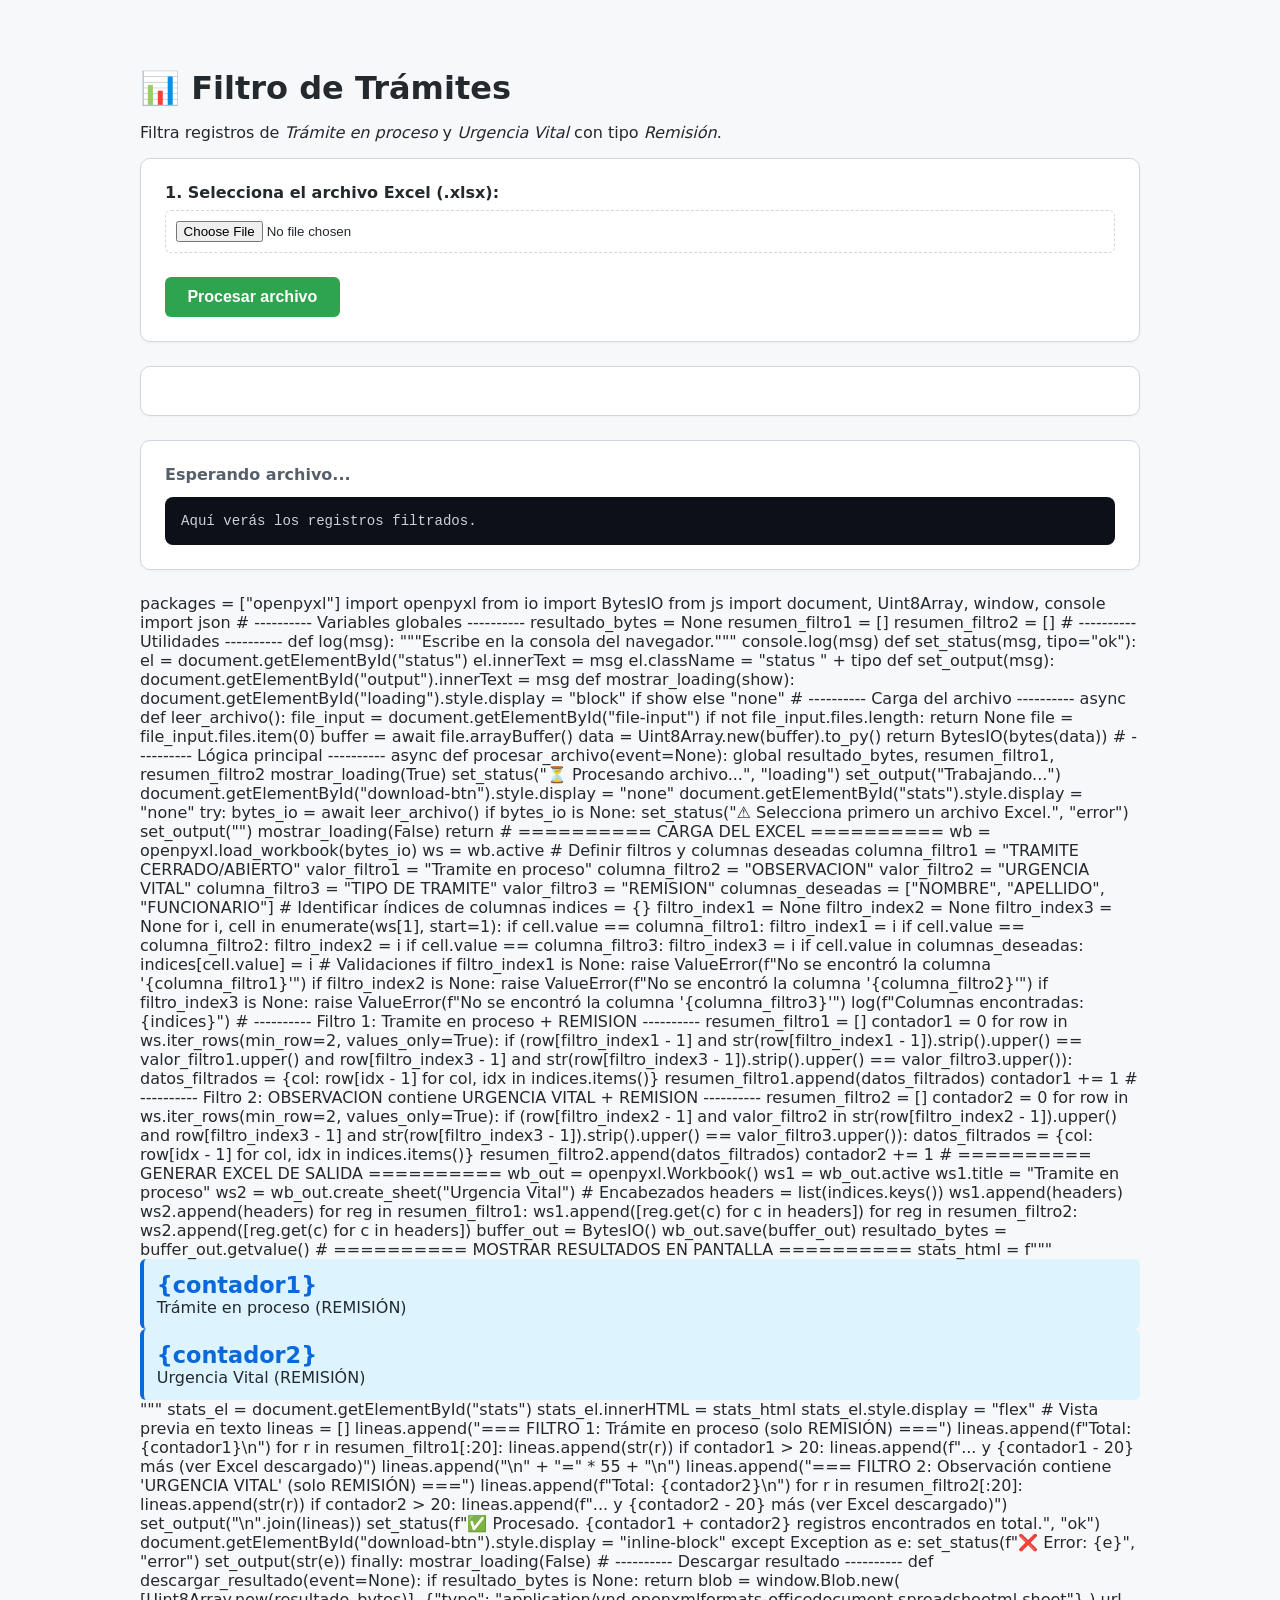
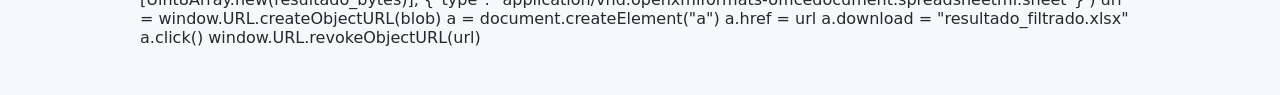
==== commit e806bb3f: "Refactor index.html for enhanced UI and functionality Updated HTML structure, added styles, and impr" ====
--- a/index.html
+++ b/index.html
@@ -1,16 +1,321 @@
 <!DOCTYPE html>
 <html lang="es">
 <head>
-  <meta charset="UTF-8">
-  <title>Filtro de Trámites Excel</title>
+    <meta charset="UTF-8">
+    <meta name="viewport" content="width=device-width, initial-scale=1.0">
+    <title>Filtro de Trámites - Excel</title>
+    <link rel="stylesheet" href="https://pyscript.net/releases/2024.1.1/core.css" />
+    <script type="module" src="https://pyscript.net/releases/2024.1.1/core.js"></script>
+    <style>
+        body {
+            font-family: system-ui, -apple-system, sans-serif;
+            max-width: 1000px;
+            margin: 2rem auto;
+            padding: 1rem 1.5rem;
+            color: #24292e;
+            background: #f6f8fa;
+        }
+        h1 { margin-bottom: 0.3rem; }
+        .card {
+            background: white;
+            border: 1px solid #d0d7de;
+            border-radius: 10px;
+            padding: 1.5rem;
+            margin-bottom: 1.5rem;
+            box-shadow: 0 1px 3px rgba(0,0,0,0.04);
+        }
+        #file-input {
+            margin: 0.5rem 0;
+            padding: 0.6rem;
+            border: 1px dashed #d0d7de;
+            border-radius: 6px;
+            width: 100%;
+            box-sizing: border-box;
+        }
+        button {
+            padding: 0.7rem 1.4rem;
+            background: #2ea44f;
+            color: white;
+            border: none;
+            border-radius: 6px;
+            cursor: pointer;
+            font-size: 1rem;
+            font-weight: 600;
+            margin-right: 0.5rem;
+        }
+        button:hover { background: #22863a; }
+        button:disabled { background: #94d3a2; cursor: not-allowed; }
+        #download-btn { background: #0366d6; }
+        #download-btn:hover { background: #0250a3; }
+        .output {
+            background: #0d1117;
+            color: #c9d1d9;
+            padding: 1rem;
+            border-radius: 8px;
+            font-family: 'SF Mono', Consolas, monospace;
+            font-size: 0.88rem;
+            white-space: pre-wrap;
+            max-height: 500px;
+            overflow-y: auto;
+        }
+        .status {
+            font-weight: 600;
+            margin-bottom: 0.8rem;
+            color: #57606a;
+        }
+        .status.ok { color: #1a7f37; }
+        .status.error { color: #cf222e; }
+        .status.loading { color: #9a6700; }
+        #loading {
+            display: none;
+            color: #9a6700;
+            font-style: italic;
+            margin-top: 0.5rem;
+        }
+        .stats {
+            display: flex;
+            gap: 1rem;
+            margin-top: 1rem;
+        }
+        .stat {
+            flex: 1;
+            background: #ddf4ff;
+            border-left: 4px solid #0969da;
+            padding: 0.8rem;
+            border-radius: 6px;
+        }
+        .stat strong { display: block; font-size: 1.4rem; color: #0969da; }
+    </style>
 </head>
 <body>
-  <h1>Filtro de Trámites</h1>
-  <input type="file" id="fileInput" />
-  <pre id="output"></pre>
-
-  <!-- Librería XLSX -->
-  <script src="xlsx.full.min.js"></script>
-  <script src="script.js"></script>
+
+    <h1>📊 Filtro de Trámites</h1>
+    <p>Filtra registros de <em>Trámite en proceso</em> y <em>Urgencia Vital</em> con tipo <em>Remisión</em>.</p>
+
+    <div class="card">
+        <label for="file-input"><strong>1. Selecciona el archivo Excel (.xlsx):</strong></label>
+        <input type="file" id="file-input" accept=".xlsx,.xls" />
+        <div id="loading">⏳ Cargando Python y procesando... (la primera vez tarda unos segundos)</div>
+        <div style="margin-top: 1rem;">
+            <button id="process-btn" py-onclick="procesar_archivo">Procesar archivo</button>
+            <button id="download-btn" py-onclick="descargar_resultado" style="display:none;">⬇️ Descargar resultados</button>
+        </div>
+    </div>
+
+    <div class="card">
+        <div id="stats" class="stats" style="display:none;"></div>
+    </div>
+
+    <div class="card">
+        <div id="status" class="status">Esperando archivo...</div>
+        <div id="output" class="output">Aquí verás los registros filtrados.</div>
+    </div>
+
+    <py-config>
+        packages = ["openpyxl"]
+    </py-config>
+
+    <py-script>
+import openpyxl
+from io import BytesIO
+from js import document, Uint8Array, window, console
+import json
+
+# ---------- Variables globales ----------
+resultado_bytes = None
+resumen_filtro1 = []
+resumen_filtro2 = []
+
+
+# ---------- Utilidades ----------
+def log(msg):
+    """Escribe en la consola del navegador."""
+    console.log(msg)
+
+
+def set_status(msg, tipo="ok"):
+    el = document.getElementById("status")
+    el.innerText = msg
+    el.className = "status " + tipo
+
+
+def set_output(msg):
+    document.getElementById("output").innerText = msg
+
+
+def mostrar_loading(show):
+    document.getElementById("loading").style.display = "block" if show else "none"
+
+
+# ---------- Carga del archivo ----------
+async def leer_archivo():
+    file_input = document.getElementById("file-input")
+    if not file_input.files.length:
+        return None
+    file = file_input.files.item(0)
+    buffer = await file.arrayBuffer()
+    data = Uint8Array.new(buffer).to_py()
+    return BytesIO(bytes(data))
+
+
+# ---------- Lógica principal ----------
+async def procesar_archivo(event=None):
+    global resultado_bytes, resumen_filtro1, resumen_filtro2
+
+    mostrar_loading(True)
+    set_status("⏳ Procesando archivo...", "loading")
+    set_output("Trabajando...")
+    document.getElementById("download-btn").style.display = "none"
+    document.getElementById("stats").style.display = "none"
+
+    try:
+        bytes_io = await leer_archivo()
+        if bytes_io is None:
+            set_status("⚠️ Selecciona primero un archivo Excel.", "error")
+            set_output("")
+            mostrar_loading(False)
+            return
+
+        # ========== CARGA DEL EXCEL ==========
+        wb = openpyxl.load_workbook(bytes_io)
+        ws = wb.active
+
+        # Definir filtros y columnas deseadas
+        columna_filtro1 = "TRAMITE CERRADO/ABIERTO"
+        valor_filtro1 = "Tramite en proceso"
+
+        columna_filtro2 = "OBSERVACION"
+        valor_filtro2 = "URGENCIA VITAL"
+
+        columna_filtro3 = "TIPO DE TRAMITE"
+        valor_filtro3 = "REMISION"
+
+        columnas_deseadas = ["NOMBRE", "APELLIDO", "FUNCIONARIO"]
+
+        # Identificar índices de columnas
+        indices = {}
+        filtro_index1 = None
+        filtro_index2 = None
+        filtro_index3 = None
+
+        for i, cell in enumerate(ws[1], start=1):
+            if cell.value == columna_filtro1:
+                filtro_index1 = i
+            if cell.value == columna_filtro2:
+                filtro_index2 = i
+            if cell.value == columna_filtro3:
+                filtro_index3 = i
+            if cell.value in columnas_deseadas:
+                indices[cell.value] = i
+
+        # Validaciones
+        if filtro_index1 is None:
+            raise ValueError(f"No se encontró la columna '{columna_filtro1}'")
+        if filtro_index2 is None:
+            raise ValueError(f"No se encontró la columna '{columna_filtro2}'")
+        if filtro_index3 is None:
+            raise ValueError(f"No se encontró la columna '{columna_filtro3}'")
+
+        log(f"Columnas encontradas: {indices}")
+
+        # ---------- Filtro 1: Tramite en proceso + REMISION ----------
+        resumen_filtro1 = []
+        contador1 = 0
+        for row in ws.iter_rows(min_row=2, values_only=True):
+            if (row[filtro_index1 - 1] and str(row[filtro_index1 - 1]).strip().upper() == valor_filtro1.upper()
+                and row[filtro_index3 - 1] and str(row[filtro_index3 - 1]).strip().upper() == valor_filtro3.upper()):
+                datos_filtrados = {col: row[idx - 1] for col, idx in indices.items()}
+                resumen_filtro1.append(datos_filtrados)
+                contador1 += 1
+
+        # ---------- Filtro 2: OBSERVACION contiene URGENCIA VITAL + REMISION ----------
+        resumen_filtro2 = []
+        contador2 = 0
+        for row in ws.iter_rows(min_row=2, values_only=True):
+            if (row[filtro_index2 - 1] and valor_filtro2 in str(row[filtro_index2 - 1]).upper()
+                and row[filtro_index3 - 1] and str(row[filtro_index3 - 1]).strip().upper() == valor_filtro3.upper()):
+                datos_filtrados = {col: row[idx - 1] for col, idx in indices.items()}
+                resumen_filtro2.append(datos_filtrados)
+                contador2 += 1
+
+        # ========== GENERAR EXCEL DE SALIDA ==========
+        wb_out = openpyxl.Workbook()
+        ws1 = wb_out.active
+        ws1.title = "Tramite en proceso"
+        ws2 = wb_out.create_sheet("Urgencia Vital")
+
+        # Encabezados
+        headers = list(indices.keys())
+        ws1.append(headers)
+        ws2.append(headers)
+
+        for reg in resumen_filtro1:
+            ws1.append([reg.get(c) for c in headers])
+        for reg in resumen_filtro2:
+            ws2.append([reg.get(c) for c in headers])
+
+        buffer_out = BytesIO()
+        wb_out.save(buffer_out)
+        resultado_bytes = buffer_out.getvalue()
+
+        # ========== MOSTRAR RESULTADOS EN PANTALLA ==========
+        stats_html = f"""
+            <div class="stat">
+                <strong>{contador1}</strong>
+                Trámite en proceso (REMISIÓN)
+            </div>
+            <div class="stat">
+                <strong>{contador2}</strong>
+                Urgencia Vital (REMISIÓN)
+            </div>
+        """
+        stats_el = document.getElementById("stats")
+        stats_el.innerHTML = stats_html
+        stats_el.style.display = "flex"
+
+        # Vista previa en texto
+        lineas = []
+        lineas.append("=== FILTRO 1: Trámite en proceso (solo REMISIÓN) ===")
+        lineas.append(f"Total: {contador1}\n")
+        for r in resumen_filtro1[:20]:
+            lineas.append(str(r))
+        if contador1 > 20:
+            lineas.append(f"... y {contador1 - 20} más (ver Excel descargado)")
+
+        lineas.append("\n" + "=" * 55 + "\n")
+        lineas.append("=== FILTRO 2: Observación contiene 'URGENCIA VITAL' (solo REMISIÓN) ===")
+        lineas.append(f"Total: {contador2}\n")
+        for r in resumen_filtro2[:20]:
+            lineas.append(str(r))
+        if contador2 > 20:
+            lineas.append(f"... y {contador2 - 20} más (ver Excel descargado)")
+
+        set_output("\n".join(lineas))
+        set_status(f"✅ Procesado. {contador1 + contador2} registros encontrados en total.", "ok")
+        document.getElementById("download-btn").style.display = "inline-block"
+
+    except Exception as e:
+        set_status(f"❌ Error: {e}", "error")
+        set_output(str(e))
+    finally:
+        mostrar_loading(False)
+
+
+# ---------- Descargar resultado ----------
+def descargar_resultado(event=None):
+    if resultado_bytes is None:
+        return
+    blob = window.Blob.new(
+        [Uint8Array.new(resultado_bytes)],
+        {"type": "application/vnd.openxmlformats-officedocument.spreadsheetml.sheet"}
+    )
+    url = window.URL.createObjectURL(blob)
+    a = document.createElement("a")
+    a.href = url
+    a.download = "resultado_filtrado.xlsx"
+    a.click()
+    window.URL.revokeObjectURL(url)
+    </py-script>
+
 </body>
 </html>
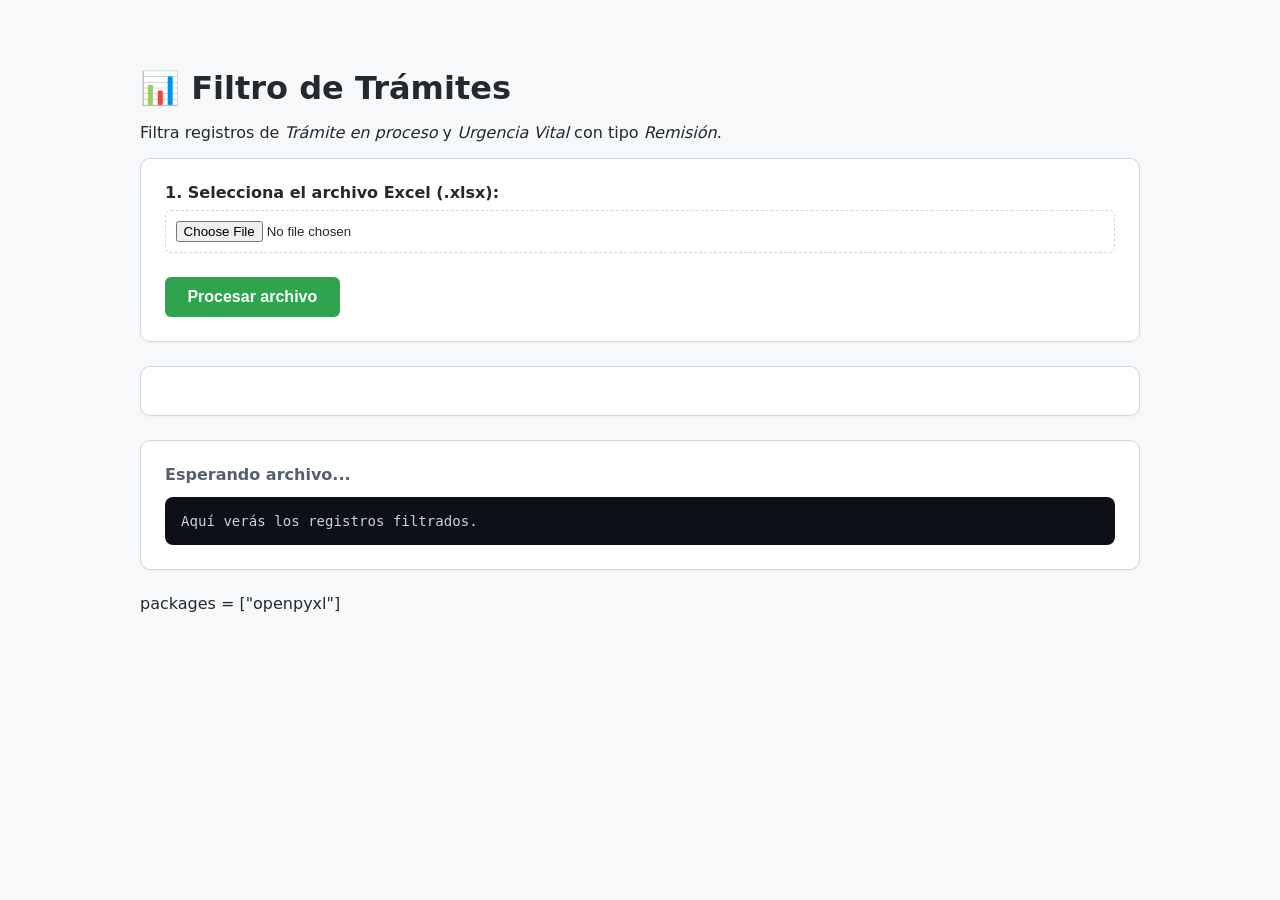
==== commit e552fb3c: "Refactor HTML structure and update script logic" ====
--- a/index.html
+++ b/index.html
@@ -75,7 +75,7 @@
         .stats {
             display: flex;
             gap: 1rem;
-            margin-top: 1rem;
+            margin-top: 0;
         }
         .stat {
             flex: 1;
@@ -97,8 +97,8 @@
         <input type="file" id="file-input" accept=".xlsx,.xls" />
         <div id="loading">⏳ Cargando Python y procesando... (la primera vez tarda unos segundos)</div>
         <div style="margin-top: 1rem;">
-            <button id="process-btn" py-onclick="procesar_archivo">Procesar archivo</button>
-            <button id="download-btn" py-onclick="descargar_resultado" style="display:none;">⬇️ Descargar resultados</button>
+            <button id="process-btn">Procesar archivo</button>
+            <button id="download-btn" style="display:none;">⬇️ Descargar resultados</button>
         </div>
     </div>
 
@@ -115,24 +115,17 @@
         packages = ["openpyxl"]
     </py-config>
 
-    <py-script>
+    <script type="py">
 import openpyxl
 from io import BytesIO
 from js import document, Uint8Array, window, console
-import json
-
-# ---------- Variables globales ----------
+from pyodide.ffi import create_proxy
+
+# ---------- Estado global ----------
 resultado_bytes = None
-resumen_filtro1 = []
-resumen_filtro2 = []
 
 
 # ---------- Utilidades ----------
-def log(msg):
-    """Escribe en la consola del navegador."""
-    console.log(msg)
-
-
 def set_status(msg, tipo="ok"):
     el = document.getElementById("status")
     el.innerText = msg
@@ -160,7 +153,7 @@
 
 # ---------- Lógica principal ----------
 async def procesar_archivo(event=None):
-    global resultado_bytes, resumen_filtro1, resumen_filtro2
+    global resultado_bytes
 
     mostrar_loading(True)
     set_status("⏳ Procesando archivo...", "loading")
@@ -180,7 +173,6 @@
         wb = openpyxl.load_workbook(bytes_io)
         ws = wb.active
 
-        # Definir filtros y columnas deseadas
         columna_filtro1 = "TRAMITE CERRADO/ABIERTO"
         valor_filtro1 = "Tramite en proceso"
 
@@ -192,7 +184,6 @@
 
         columnas_deseadas = ["NOMBRE", "APELLIDO", "FUNCIONARIO"]
 
-        # Identificar índices de columnas
         indices = {}
         filtro_index1 = None
         filtro_index2 = None
@@ -208,35 +199,34 @@
             if cell.value in columnas_deseadas:
                 indices[cell.value] = i
 
-        # Validaciones
         if filtro_index1 is None:
-            raise ValueError(f"No se encontró la columna '{columna_filtro1}'")
+            raise ValueError("No se encontró la columna '" + columna_filtro1 + "'")
         if filtro_index2 is None:
-            raise ValueError(f"No se encontró la columna '{columna_filtro2}'")
+            raise ValueError("No se encontró la columna '" + columna_filtro2 + "'")
         if filtro_index3 is None:
-            raise ValueError(f"No se encontró la columna '{columna_filtro3}'")
-
-        log(f"Columnas encontradas: {indices}")
-
-        # ---------- Filtro 1: Tramite en proceso + REMISION ----------
+            raise ValueError("No se encontró la columna '" + columna_filtro3 + "'")
+
+        console.log("Columnas encontradas: " + str(indices))
+
+        # ---------- Filtro 1 ----------
         resumen_filtro1 = []
-        contador1 = 0
         for row in ws.iter_rows(min_row=2, values_only=True):
-            if (row[filtro_index1 - 1] and str(row[filtro_index1 - 1]).strip().upper() == valor_filtro1.upper()
-                and row[filtro_index3 - 1] and str(row[filtro_index3 - 1]).strip().upper() == valor_filtro3.upper()):
-                datos_filtrados = {col: row[idx - 1] for col, idx in indices.items()}
-                resumen_filtro1.append(datos_filtrados)
-                contador1 += 1
-
-        # ---------- Filtro 2: OBSERVACION contiene URGENCIA VITAL + REMISION ----------
+            v1 = row[filtro_index1 - 1]
+            v3 = row[filtro_index3 - 1]
+            if (v1 and str(v1).strip().upper() == valor_filtro1.upper()
+                and v3 and str(v3).strip().upper() == valor_filtro3.upper()):
+                resumen_filtro1.append({col: row[idx - 1] for col, idx in indices.items()})
+        contador1 = len(resumen_filtro1)
+
+        # ---------- Filtro 2 ----------
         resumen_filtro2 = []
-        contador2 = 0
         for row in ws.iter_rows(min_row=2, values_only=True):
-            if (row[filtro_index2 - 1] and valor_filtro2 in str(row[filtro_index2 - 1]).upper()
-                and row[filtro_index3 - 1] and str(row[filtro_index3 - 1]).strip().upper() == valor_filtro3.upper()):
-                datos_filtrados = {col: row[idx - 1] for col, idx in indices.items()}
-                resumen_filtro2.append(datos_filtrados)
-                contador2 += 1
+            v2 = row[filtro_index2 - 1]
+            v3 = row[filtro_index3 - 1]
+            if (v2 and valor_filtro2 in str(v2).upper()
+                and v3 and str(v3).strip().upper() == valor_filtro3.upper()):
+                resumen_filtro2.append({col: row[idx - 1] for col, idx in indices.items()})
+        contador2 = len(resumen_filtro2)
 
         # ========== GENERAR EXCEL DE SALIDA ==========
         wb_out = openpyxl.Workbook()
@@ -244,7 +234,6 @@
         ws1.title = "Tramite en proceso"
         ws2 = wb_out.create_sheet("Urgencia Vital")
 
-        # Encabezados
         headers = list(indices.keys())
         ws1.append(headers)
         ws2.append(headers)
@@ -258,64 +247,93 @@
         wb_out.save(buffer_out)
         resultado_bytes = buffer_out.getvalue()
 
-        # ========== MOSTRAR RESULTADOS EN PANTALLA ==========
-        stats_html = f"""
-            <div class="stat">
-                <strong>{contador1}</strong>
-                Trámite en proceso (REMISIÓN)
-            </div>
-            <div class="stat">
-                <strong>{contador2}</strong>
-                Urgencia Vital (REMISIÓN)
-            </div>
-        """
+        # ========== ESTADÍSTICAS (sin innerHTML) ==========
         stats_el = document.getElementById("stats")
-        stats_el.innerHTML = stats_html
+        # Limpiar
+        while stats_el.firstChild:
+            stats_el.removeChild(stats_el.firstChild)
+
+        # Primer stat
+        d1 = document.createElement("div"); d1.className = "stat"
+        s1 = document.createElement("strong"); s1.innerText = str(contador1)
+        d1.appendChild(s1)
+        d1.appendChild(document.createTextNode("Trámite en proceso (REMISIÓN)"))
+        stats_el.appendChild(d1)
+
+        # Segundo stat
+        d2 = document.createElement("div"); d2.className = "stat"
+        s2 = document.createElement("strong"); s2.innerText = str(contador2)
+        d2.appendChild(s2)
+        d2.appendChild(document.createTextNode("Urgencia Vital (REMISIÓN)"))
+        stats_el.appendChild(d2)
+
         stats_el.style.display = "flex"
 
-        # Vista previa en texto
+        # ========== VISTA PREVIA EN TEXTO ==========
         lineas = []
         lineas.append("=== FILTRO 1: Trámite en proceso (solo REMISIÓN) ===")
-        lineas.append(f"Total: {contador1}\n")
+        lineas.append("Total: " + str(contador1) + "\n")
         for r in resumen_filtro1[:20]:
             lineas.append(str(r))
         if contador1 > 20:
-            lineas.append(f"... y {contador1 - 20} más (ver Excel descargado)")
-
-        lineas.append("\n" + "=" * 55 + "\n")
+            lineas.append("... y " + str(contador1 - 20) + " más (ver Excel descargado)")
+
+        lineas.append("")
+        lineas.append("=" * 55)
+        lineas.append("")
         lineas.append("=== FILTRO 2: Observación contiene 'URGENCIA VITAL' (solo REMISIÓN) ===")
-        lineas.append(f"Total: {contador2}\n")
+        lineas.append("Total: " + str(contador2) + "\n")
         for r in resumen_filtro2[:20]:
             lineas.append(str(r))
         if contador2 > 20:
-            lineas.append(f"... y {contador2 - 20} más (ver Excel descargado)")
+            lineas.append("... y " + str(contador2 - 20) + " más (ver Excel descargado)")
 
         set_output("\n".join(lineas))
-        set_status(f"✅ Procesado. {contador1 + contador2} registros encontrados en total.", "ok")
+        set_status("✅ Procesado. " + str(contador1 + contador2) + " registros encontrados en total.", "ok")
         document.getElementById("download-btn").style.display = "inline-block"
 
     except Exception as e:
-        set_status(f"❌ Error: {e}", "error")
+        set_status("❌ Error: " + str(e), "error")
         set_output(str(e))
+        console.error(str(e))
     finally:
         mostrar_loading(False)
 
 
 # ---------- Descargar resultado ----------
 def descargar_resultado(event=None):
+    global resultado_bytes
     if resultado_bytes is None:
         return
-    blob = window.Blob.new(
-        [Uint8Array.new(resultado_bytes)],
-        {"type": "application/vnd.openxmlformats-officedocument.spreadsheetml.sheet"}
-    )
-    url = window.URL.createObjectURL(blob)
-    a = document.createElement("a")
-    a.href = url
-    a.download = "resultado_filtrado.xlsx"
-    a.click()
-    window.URL.revokeObjectURL(url)
-    </py-script>
+    try:
+        # Crear Uint8Array desde los bytes de Python
+        from pyodide.ffi import to_js
+        import js
+        arr = Uint8Array.new(len(resultado_bytes))
+        arr.assign(resultado_bytes)
+        blob = js.Blob.new([arr], {"type": "application/vnd.openxmlformats-officedocument.spreadsheetml.sheet"})
+        url = window.URL.createObjectURL(blob)
+        a = document.createElement("a")
+        a.href = url
+        a.download = "resultado_filtrado.xlsx"
+        document.body.appendChild(a)
+        a.click()
+        document.body.removeChild(a)
+        window.URL.revokeObjectURL(url)
+    except Exception as e:
+        set_status("❌ Error al descargar: " + str(e), "error")
+        console.error(str(e))
+
+
+# ---------- Registrar eventos ----------
+_botón_procesar = document.getElementById("process-btn")
+_botón_procesar.addEventListener("click", create_proxy(procesar_archivo))
+
+_botón_descargar = document.getElementById("download-btn")
+_botón_descargar.addEventListener("click", create_proxy(descargar_resultado))
+
+console.log("✅ App lista. Botones registrados.")
+    </script>
 
 </body>
 </html>
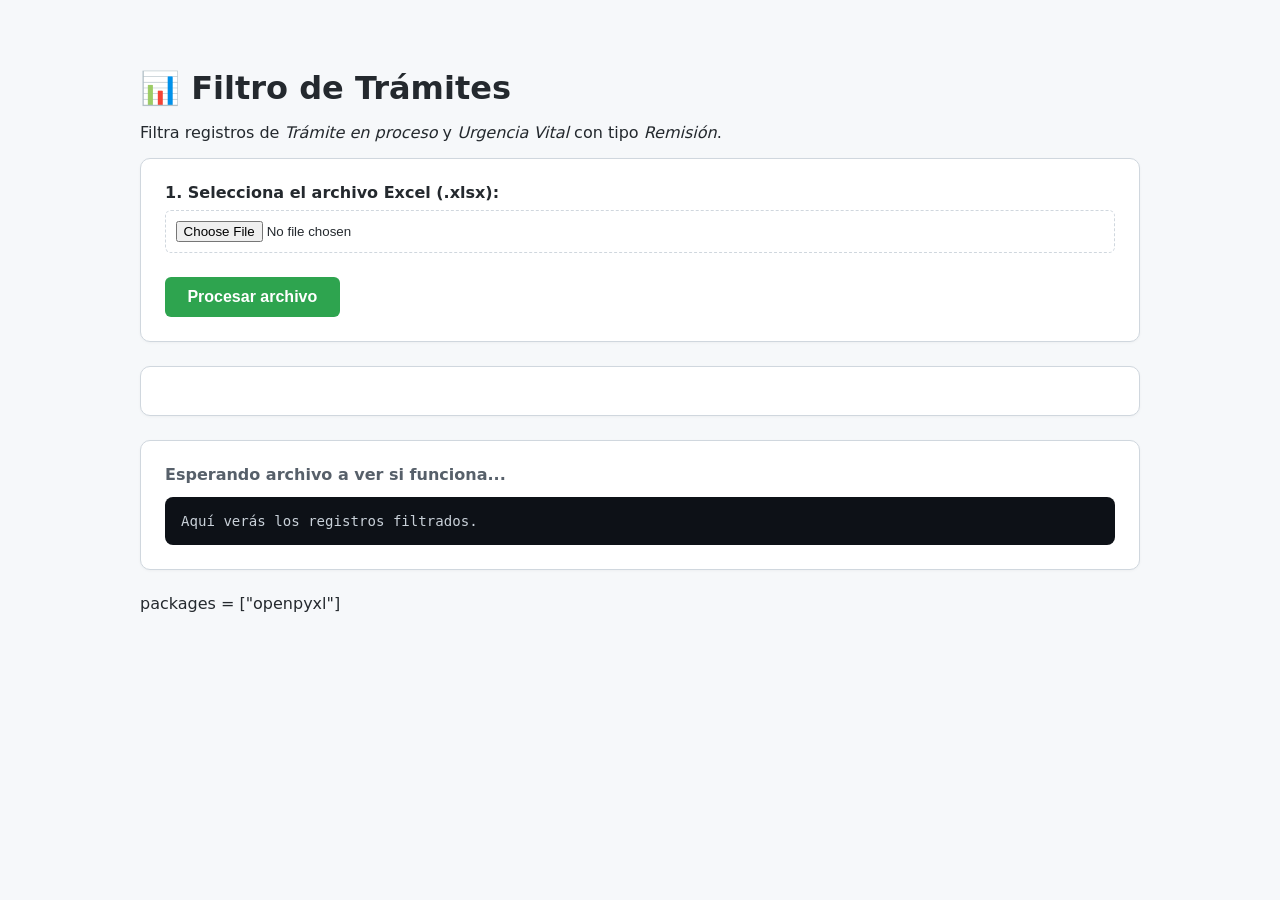
==== commit 7af63ac4: "Fix HTML encoding issues in index.html" ====
--- a/index.html
+++ b/index.html
@@ -107,7 +107,7 @@
     </div>
 
     <div class="card">
-        <div id="status" class="status">Esperando archivo...</div>
+        <div id="status" class="status">Esperando archivo a ver si funciona...</div>
         <div id="output" class="output">Aquí verás los registros filtrados.</div>
     </div>
 
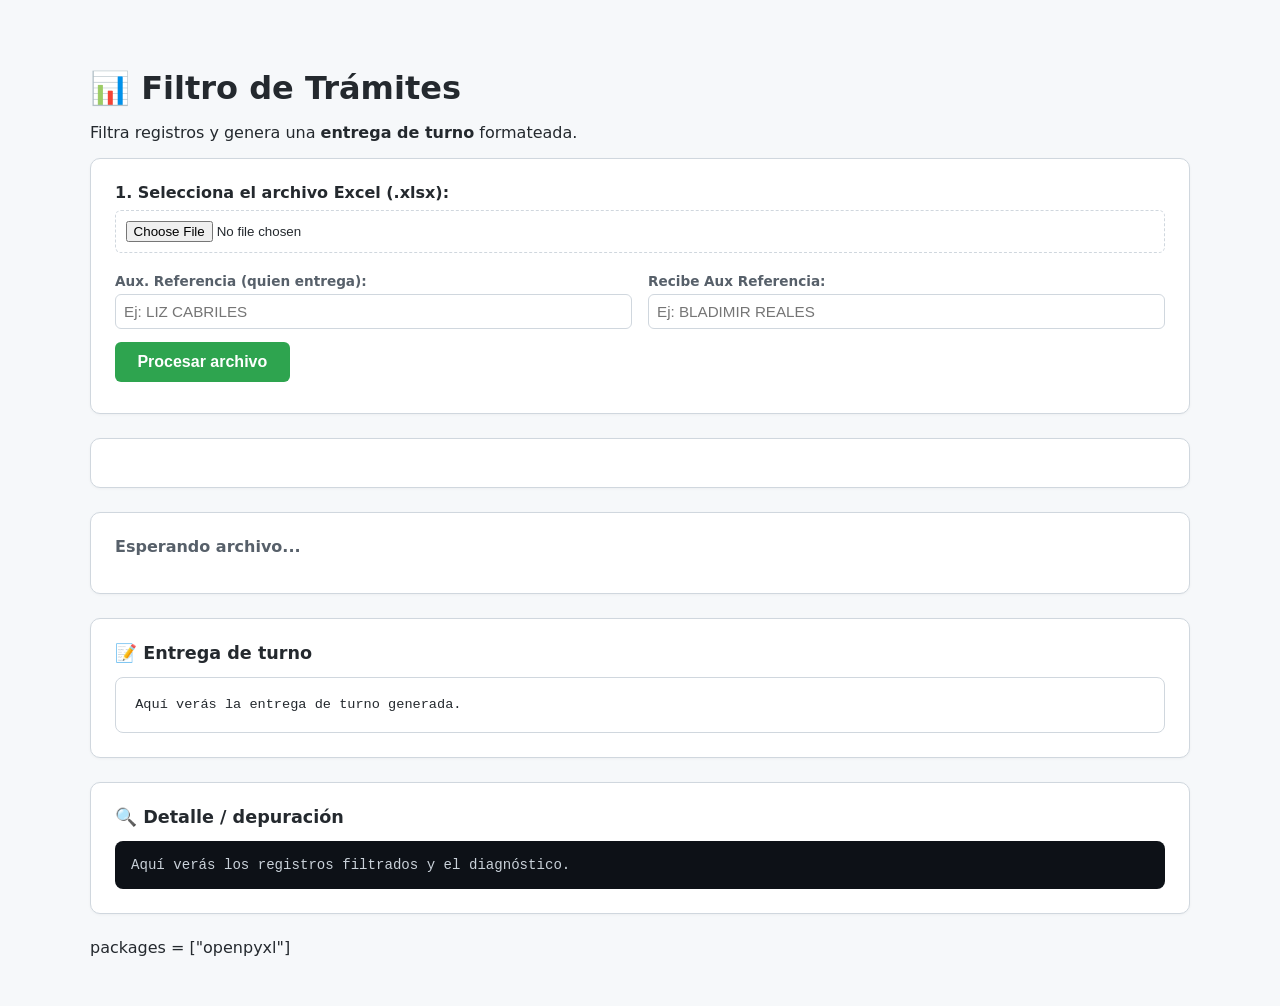
==== commit 54a63aff: "Entrega de turno v1.0 Programa terminado y funcionando versión 1.0" ====
--- a/index.html
+++ b/index.html
@@ -9,13 +9,14 @@
     <style>
         body {
             font-family: system-ui, -apple-system, sans-serif;
-            max-width: 1000px;
+            max-width: 1100px;
             margin: 2rem auto;
             padding: 1rem 1.5rem;
             color: #24292e;
             background: #f6f8fa;
         }
         h1 { margin-bottom: 0.3rem; }
+        h2 { margin-top: 0; font-size: 1.1rem; }
         .card {
             background: white;
             border: 1px solid #d0d7de;
@@ -42,11 +43,14 @@
             font-size: 1rem;
             font-weight: 600;
             margin-right: 0.5rem;
+            margin-bottom: 0.4rem;
         }
         button:hover { background: #22863a; }
         button:disabled { background: #94d3a2; cursor: not-allowed; }
         #download-btn { background: #0366d6; }
         #download-btn:hover { background: #0250a3; }
+        #copy-btn { background: #6f42c1; }
+        #copy-btn:hover { background: #5a32a3; }
         .output {
             background: #0d1117;
             color: #c9d1d9;
@@ -58,6 +62,18 @@
             max-height: 500px;
             overflow-y: auto;
         }
+        .turno {
+            background: #ffffff;
+            color: #24292e;
+            padding: 1.2rem;
+            border-radius: 8px;
+            border: 1px solid #d0d7de;
+            font-family: 'SF Mono', Consolas, monospace;
+            font-size: 0.85rem;
+            white-space: pre-wrap;
+            max-height: 700px;
+            overflow-y: auto;
+        }
         .status {
             font-weight: 600;
             margin-bottom: 0.8rem;
@@ -75,30 +91,72 @@
         .stats {
             display: flex;
             gap: 1rem;
-            margin-top: 0;
+            flex-wrap: wrap;
         }
         .stat {
             flex: 1;
+            min-width: 200px;
             background: #ddf4ff;
             border-left: 4px solid #0969da;
             padding: 0.8rem;
             border-radius: 6px;
         }
         .stat strong { display: block; font-size: 1.4rem; color: #0969da; }
+        .stat.verde { background: #dafbe1; border-left-color: #2ea44f; }
+        .stat.verde strong { color: #1a7f37; }
+        .stat.naranja { background: #fff8c5; border-left-color: #d4a72c; }
+        .stat.naranja strong { color: #7d4e00; }
+        .stat.morado { background: #f3e5ff; border-left-color: #8250df; }
+        .stat.morado strong { color: #6f42c1; }
+        .config-row {
+            display: flex;
+            gap: 1rem;
+            flex-wrap: wrap;
+            margin: 0.8rem 0;
+        }
+        .config-row label {
+            display: flex;
+            flex-direction: column;
+            font-size: 0.85rem;
+            font-weight: 600;
+            color: #57606a;
+            flex: 1;
+            min-width: 220px;
+        }
+        .config-row input {
+            margin-top: 0.3rem;
+            padding: 0.5rem;
+            border: 1px solid #d0d7de;
+            border-radius: 6px;
+            font-size: 0.95rem;
+        }
     </style>
 </head>
 <body>
 
     <h1>📊 Filtro de Trámites</h1>
-    <p>Filtra registros de <em>Trámite en proceso</em> y <em>Urgencia Vital</em> con tipo <em>Remisión</em>.</p>
+    <p>Filtra registros y genera una <strong>entrega de turno</strong> formateada.</p>
 
     <div class="card">
         <label for="file-input"><strong>1. Selecciona el archivo Excel (.xlsx):</strong></label>
         <input type="file" id="file-input" accept=".xlsx,.xls" />
+
+        <div class="config-row">
+            <label>
+                Aux. Referencia (quien entrega):
+                <input type="text" id="aux-referencia" placeholder="Ej: LIZ CABRILES" />
+            </label>
+            <label>
+                Recibe Aux Referencia:
+                <input type="text" id="recibe-aux" placeholder="Ej: BLADIMIR REALES" />
+            </label>
+        </div>
+
         <div id="loading">⏳ Cargando Python y procesando... (la primera vez tarda unos segundos)</div>
-        <div style="margin-top: 1rem;">
+        <div style="margin-top: 0.5rem;">
             <button id="process-btn">Procesar archivo</button>
-            <button id="download-btn" style="display:none;">⬇️ Descargar resultados</button>
+            <button id="download-btn" style="display:none;">⬇️ Descargar Excel</button>
+            <button id="copy-btn" style="display:none;">📋 Copiar entrega</button>
         </div>
     </div>
 
@@ -107,8 +165,17 @@
     </div>
 
     <div class="card">
-        <div id="status" class="status">Esperando archivo a ver si funciona...</div>
-        <div id="output" class="output">Aquí verás los registros filtrados.</div>
+        <div id="status" class="status">Esperando archivo...</div>
+    </div>
+
+    <div class="card">
+        <h2>📝 Entrega de turno</h2>
+        <div id="turno" class="turno">Aquí verás la entrega de turno generada.</div>
+    </div>
+
+    <div class="card">
+        <h2>🔍 Detalle / depuración</h2>
+        <div id="output" class="output">Aquí verás los registros filtrados y el diagnóstico.</div>
     </div>
 
     <py-config>
@@ -123,6 +190,7 @@
 
 # ---------- Estado global ----------
 resultado_bytes = None
+texto_turno = ""
 
 
 # ---------- Utilidades ----------
@@ -136,11 +204,14 @@
     document.getElementById("output").innerText = msg
 
 
+def set_turno(msg):
+    document.getElementById("turno").innerText = msg
+
+
 def mostrar_loading(show):
     document.getElementById("loading").style.display = "block" if show else "none"
 
 
-# ---------- Carga del archivo ----------
 async def leer_archivo():
     file_input = document.getElementById("file-input")
     if not file_input.files.length:
@@ -151,14 +222,57 @@
     return BytesIO(bytes(data))
 
 
+def crear_stat(container, valor, texto, clase_extra=""):
+    d = document.createElement("div")
+    d.className = "stat " + clase_extra
+    s = document.createElement("strong")
+    s.innerText = str(valor)
+    d.appendChild(s)
+    d.appendChild(document.createTextNode(texto))
+    container.appendChild(d)
+
+
+def fecha_actual_formateada():
+    from js import Date
+    d = Date.new()
+    dia = str(d.getDate()).zfill(2)
+    mes = str(d.getMonth() + 1).zfill(2)
+    anio = d.getFullYear()
+    hora = str(d.getHours()).zfill(2)
+    minuto = str(d.getMinutes()).zfill(2)
+    return f"{dia}/{mes}/{anio} {hora}:{minuto}"
+
+
+# ---------- Normalización de texto ----------
+def norm(v):
+    if v is None:
+        return ""
+    s = str(v)
+    s = s.replace("\u00A0", " ").replace("\n", " ").replace("\r", " ").replace("\t", " ")
+    s = " ".join(s.split())
+    return s.strip().upper()
+
+
+def formatear_fila(fila):
+    partes = []
+    for v in fila:
+        if v is None or str(v).strip() == "":
+            continue
+        partes.append(str(v).strip())
+    # Salto de línea final para separar visualmente cada paciente
+    return "\t".join(partes) + "\n"
+
+
 # ---------- Lógica principal ----------
 async def procesar_archivo(event=None):
-    global resultado_bytes
+    global resultado_bytes, texto_turno
 
     mostrar_loading(True)
     set_status("⏳ Procesando archivo...", "loading")
     set_output("Trabajando...")
+    set_turno("Generando...")
     document.getElementById("download-btn").style.display = "none"
+    document.getElementById("copy-btn").style.display = "none"
     document.getElementById("stats").style.display = "none"
 
     try:
@@ -166,6 +280,7 @@
         if bytes_io is None:
             set_status("⚠️ Selecciona primero un archivo Excel.", "error")
             set_output("")
+            set_turno("")
             mostrar_loading(False)
             return
 
@@ -173,6 +288,7 @@
         wb = openpyxl.load_workbook(bytes_io)
         ws = wb.active
 
+        # --- Nombres de columnas a buscar ---
         columna_filtro1 = "TRAMITE CERRADO/ABIERTO"
         valor_filtro1 = "Tramite en proceso"
 
@@ -182,22 +298,34 @@
         columna_filtro3 = "TIPO DE TRAMITE"
         valor_filtro3 = "REMISION"
 
-        columnas_deseadas = ["NOMBRE", "APELLIDO", "FUNCIONARIO"]
-
-        indices = {}
-        filtro_index1 = None
-        filtro_index2 = None
-        filtro_index3 = None
-
+        columna_filtro4 = "ESTADO DEL TRAMITE"
+        valor_filtro4 = "SE INFORMA"
+
+        tipo_remision = "REMISION"
+        tipo_cita = "CITA"
+
+        COL_FIN_EXCEL = 26
+        COL_FIN_SALIDA = 13
+
+        # ---------- Encabezados ----------
+        headers_full = []
+        for i in range(1, COL_FIN_EXCEL + 1):
+            cell = ws.cell(row=1, column=i)
+            headers_full.append(cell.value if cell.value is not None else ("COL_" + str(i)))
+
+        headers_salida = headers_full[:COL_FIN_SALIDA]
+
+        # ---------- Detección de índices ----------
+        idx_por_nombre = {}
         for i, cell in enumerate(ws[1], start=1):
-            if cell.value == columna_filtro1:
-                filtro_index1 = i
-            if cell.value == columna_filtro2:
-                filtro_index2 = i
-            if cell.value == columna_filtro3:
-                filtro_index3 = i
-            if cell.value in columnas_deseadas:
-                indices[cell.value] = i
+            key = norm(cell.value)
+            if key and key not in idx_por_nombre:
+                idx_por_nombre[key] = i
+
+        filtro_index1 = idx_por_nombre.get(norm(columna_filtro1))
+        filtro_index2 = idx_por_nombre.get(norm(columna_filtro2))
+        filtro_index3 = idx_por_nombre.get(norm(columna_filtro3))
+        filtro_index4 = idx_por_nombre.get(norm(columna_filtro4))
 
         if filtro_index1 is None:
             raise ValueError("No se encontró la columna '" + columna_filtro1 + "'")
@@ -205,109 +333,237 @@
             raise ValueError("No se encontró la columna '" + columna_filtro2 + "'")
         if filtro_index3 is None:
             raise ValueError("No se encontró la columna '" + columna_filtro3 + "'")
-
-        console.log("Columnas encontradas: " + str(indices))
-
-        # ---------- Filtro 1 ----------
+        if filtro_index4 is None:
+            raise ValueError("No se encontró la columna '" + columna_filtro4 + "'")
+
+        idx_estado_tramite = filtro_index4
+        idx_tipo_tramite = filtro_index3
+
+        if idx_estado_tramite > COL_FIN_EXCEL:
+            raise ValueError(
+                "La columna '" + columna_filtro4 + "' está en la posición "
+                + str(idx_estado_tramite) + " (más allá de Z). Amplía COL_FIN_EXCEL."
+            )
+
+        def extraer_fila(row, limite):
+            fila = []
+            for i in range(1, limite + 1):
+                fila.append(row[i - 1] if (i - 1) < len(row) else None)
+            return fila
+
+        # ---------- Diagnóstico ----------
+        valores_estado = {}
+        valores_tipo = {}
+        for row in ws.iter_rows(min_row=2, values_only=True):
+            vs = row[idx_estado_tramite - 1] if (idx_estado_tramite - 1) < len(row) else None
+            vt = row[idx_tipo_tramite - 1] if (idx_tipo_tramite - 1) < len(row) else None
+            ks = norm(vs)
+            kt = norm(vt)
+            valores_estado[ks] = valores_estado.get(ks, 0) + 1
+            valores_tipo[kt] = valores_tipo.get(kt, 0) + 1
+
+        # ---------- FILTROS ----------
         resumen_filtro1 = []
+        resumen_filtro2 = []
+        resumen_filtro3 = []
+        resumen_citas_tramite = []
+        resumen_citas_asignadas = []
+
         for row in ws.iter_rows(min_row=2, values_only=True):
-            v1 = row[filtro_index1 - 1]
-            v3 = row[filtro_index3 - 1]
-            if (v1 and str(v1).strip().upper() == valor_filtro1.upper()
-                and v3 and str(v3).strip().upper() == valor_filtro3.upper()):
-                resumen_filtro1.append({col: row[idx - 1] for col, idx in indices.items()})
+            v1 = row[filtro_index1 - 1] if (filtro_index1 - 1) < len(row) else None
+            v2 = row[filtro_index2 - 1] if (filtro_index2 - 1) < len(row) else None
+            v3 = row[filtro_index3 - 1] if (filtro_index3 - 1) < len(row) else None
+            v4 = row[filtro_index4 - 1] if (filtro_index4 - 1) < len(row) else None
+
+            n1 = norm(v1)
+            n2 = norm(v2)
+            n3 = norm(v3)
+            n4 = norm(v4)
+
+            en_proceso = (n1 == norm(valor_filtro1))
+            es_remision = (n3 == norm(tipo_remision))
+            es_cita = (n3 == norm(tipo_cita))
+            es_se_informa = (n4 == norm(valor_filtro4))
+
+            # Remisiones
+            if en_proceso and es_remision:
+                resumen_filtro1.append(extraer_fila(row, COL_FIN_EXCEL))
+
+            if (n2 and norm(valor_filtro2) in n2) and es_remision and en_proceso:
+                resumen_filtro2.append(extraer_fila(row, COL_FIN_EXCEL))
+
+            if es_se_informa and es_remision and en_proceso:
+                resumen_filtro3.append(extraer_fila(row, COL_FIN_EXCEL))
+
+            # Citas
+            if es_cita and en_proceso:
+                resumen_citas_tramite.append(extraer_fila(row, COL_FIN_EXCEL))
+
+            if es_cita and en_proceso and es_se_informa:
+                resumen_citas_asignadas.append(extraer_fila(row, COL_FIN_EXCEL))
+
         contador1 = len(resumen_filtro1)
-
-        # ---------- Filtro 2 ----------
-        resumen_filtro2 = []
-        for row in ws.iter_rows(min_row=2, values_only=True):
-            v2 = row[filtro_index2 - 1]
-            v3 = row[filtro_index3 - 1]
-            if (v2 and valor_filtro2 in str(v2).upper()
-                and v3 and str(v3).strip().upper() == valor_filtro3.upper()):
-                resumen_filtro2.append({col: row[idx - 1] for col, idx in indices.items()})
         contador2 = len(resumen_filtro2)
-
-        # ========== GENERAR EXCEL DE SALIDA ==========
+        contador3 = len(resumen_filtro3)
+        contador_citas_tramite = len(resumen_citas_tramite)
+        contador_citas_asignadas = len(resumen_citas_asignadas)
+
+        # ---------- ACEPTADOS GENERAL ----------
+        aceptados_general = []
+        vistos = set()
+        for f in resumen_filtro3:
+            clave = tuple(str(x) for x in f)
+            if clave not in vistos:
+                vistos.add(clave)
+                aceptados_general.append(f)
+        total_aceptados_general = len(aceptados_general)
+
+        # ---------- Total remisiones ----------
+        claves = set()
+        for f in resumen_filtro1 + resumen_filtro2 + resumen_filtro3:
+            claves.add(tuple(str(x) for x in f))
+        total_remisiones = len(claves)
+
+        # ========== EXCEL DE SALIDA ==========
         wb_out = openpyxl.Workbook()
         ws1 = wb_out.active
-        ws1.title = "Tramite en proceso"
+        ws1.title = "Remisiones en proceso"
         ws2 = wb_out.create_sheet("Urgencia Vital")
-
-        headers = list(indices.keys())
-        ws1.append(headers)
-        ws2.append(headers)
-
-        for reg in resumen_filtro1:
-            ws1.append([reg.get(c) for c in headers])
-        for reg in resumen_filtro2:
-            ws2.append([reg.get(c) for c in headers])
+        ws3 = wb_out.create_sheet("Remisiones SE INFORMA")
+        ws4 = wb_out.create_sheet("Citas en tramite")
+        ws5 = wb_out.create_sheet("Citas SE INFORMA")
+
+        ws1.append(headers_salida)
+        ws2.append(headers_salida)
+        ws3.append(headers_salida)
+        ws4.append(headers_salida)
+        ws5.append(headers_salida)
+
+        for fila in resumen_filtro1:
+            ws1.append(fila[:COL_FIN_SALIDA])
+        for fila in resumen_filtro2:
+            ws2.append(fila[:COL_FIN_SALIDA])
+        for fila in resumen_filtro3:
+            ws3.append(fila[:COL_FIN_SALIDA])
+        for fila in resumen_citas_tramite:
+            ws4.append(fila[:COL_FIN_SALIDA])
+        for fila in resumen_citas_asignadas:
+            ws5.append(fila[:COL_FIN_SALIDA])
 
         buffer_out = BytesIO()
         wb_out.save(buffer_out)
         resultado_bytes = buffer_out.getvalue()
 
-        # ========== ESTADÍSTICAS (sin innerHTML) ==========
+        # ========== ENTREGA DE TURNO ==========
+        aux_ref = document.getElementById("aux-referencia").value or "(sin especificar)"
+        recibe_aux = document.getElementById("recibe-aux").value or "(sin especificar)"
+        fecha_hora = fecha_actual_formateada()
+
+        lineas = []
+        lineas.append("*Entrega de turno* " + fecha_hora)
+        lineas.append("")
+        lineas.append("*Aux. Referencia:* " + aux_ref)
+        lineas.append("")
+        lineas.append("*Total remisiones:* " + str(total_remisiones))
+        lineas.append("")
+        lineas.append("*Aceptados:* " + str(total_aceptados_general))
+        lineas.append("")
+        for f in aceptados_general[:50]:
+            lineas.append(formatear_fila(f[:COL_FIN_SALIDA]))
+
+        lineas.append("")
+        lineas.append("")
+        lineas.append("*URGENCIAS VITAL:* " + str(contador2).zfill(2))
+        lineas.append("")
+        for f in resumen_filtro2[:50]:
+            lineas.append(formatear_fila(f[:COL_FIN_SALIDA]))
+
+        lineas.append("")
+        lineas.append("")
+        # CITAS EN TRAMITE: solo el número total
+        lineas.append("*CITAS EN TRAMITE:* " + str(contador_citas_tramite))
+
+        lineas.append("")
+        lineas.append("")
+        lineas.append("*PACIENTES CON CITA ASIGNADAS:* " + str(contador_citas_asignadas))
+        lineas.append("")
+        for f in resumen_citas_asignadas[:50]:
+            lineas.append(formatear_fila(f[:COL_FIN_SALIDA]))
+
+        lineas.append("")
+        lineas.append("")
+        lineas.append("*CORREO SIN TRAMITES POR APERTURA:*")
+        lineas.append("")
+        lineas.append("*HOSVITAL PACIENTES  PARA  INICIO DE CONTRAREMISION:* 0")
+        lineas.append("")
+        lineas.append("*Recibe Aux Referencia:* " + recibe_aux)
+
+        texto_turno = "\n".join(lineas)
+        set_turno(texto_turno)
+
+        # ========== ESTADÍSTICAS ==========
         stats_el = document.getElementById("stats")
-        # Limpiar
         while stats_el.firstChild:
             stats_el.removeChild(stats_el.firstChild)
 
-        # Primer stat
-        d1 = document.createElement("div"); d1.className = "stat"
-        s1 = document.createElement("strong"); s1.innerText = str(contador1)
-        d1.appendChild(s1)
-        d1.appendChild(document.createTextNode("Trámite en proceso (REMISIÓN)"))
-        stats_el.appendChild(d1)
-
-        # Segundo stat
-        d2 = document.createElement("div"); d2.className = "stat"
-        s2 = document.createElement("strong"); s2.innerText = str(contador2)
-        d2.appendChild(s2)
-        d2.appendChild(document.createTextNode("Urgencia Vital (REMISIÓN)"))
-        stats_el.appendChild(d2)
-
+        crear_stat(stats_el, contador1, "Remisiones en proceso")
+        crear_stat(stats_el, contador2, "Urgencia Vital (En proceso)", "verde")
+        crear_stat(stats_el, contador3, "Remisiones SE INFORMA", "naranja")
+        crear_stat(stats_el, contador_citas_tramite, "Citas en trámite", "morado")
+        crear_stat(stats_el, contador_citas_asignadas, "Citas asignadas (SE INFORMA)", "morado")
         stats_el.style.display = "flex"
 
-        # ========== VISTA PREVIA EN TEXTO ==========
-        lineas = []
-        lineas.append("=== FILTRO 1: Trámite en proceso (solo REMISIÓN) ===")
-        lineas.append("Total: " + str(contador1) + "\n")
-        for r in resumen_filtro1[:20]:
-            lineas.append(str(r))
-        if contador1 > 20:
-            lineas.append("... y " + str(contador1 - 20) + " más (ver Excel descargado)")
-
-        lineas.append("")
-        lineas.append("=" * 55)
-        lineas.append("")
-        lineas.append("=== FILTRO 2: Observación contiene 'URGENCIA VITAL' (solo REMISIÓN) ===")
-        lineas.append("Total: " + str(contador2) + "\n")
-        for r in resumen_filtro2[:20]:
-            lineas.append(str(r))
-        if contador2 > 20:
-            lineas.append("... y " + str(contador2 - 20) + " más (ver Excel descargado)")
-
-        set_output("\n".join(lineas))
-        set_status("✅ Procesado. " + str(contador1 + contador2) + " registros encontrados en total.", "ok")
+        # ========== DIAGNÓSTICO ==========
+        lineas_debug = []
+        lineas_debug.append("=== DIAGNÓSTICO ===")
+        lineas_debug.append("Índice col ESTADO DEL TRAMITE: " + str(idx_estado_tramite) + "  (" + str(headers_full[idx_estado_tramite-1]) + ")")
+        lineas_debug.append("Índice col TIPO DE TRAMITE: " + str(idx_tipo_tramite))
+        lineas_debug.append("")
+        lineas_debug.append("Valores ÚNICOS en TIPO DE TRAMITE (normalizados):")
+        for k, c in sorted(valores_tipo.items(), key=lambda x: -x[1]):
+            lineas_debug.append("  ['" + k + "']  →  " + str(c) + " filas")
+        lineas_debug.append("")
+        lineas_debug.append("Valores ÚNICOS en ESTADO DEL TRAMITE (normalizados):")
+        for k, c in sorted(valores_estado.items(), key=lambda x: -x[1]):
+            lineas_debug.append("  ['" + k + "']  →  " + str(c) + " filas")
+        lineas_debug.append("")
+        lineas_debug.append("=== CONTADORES (todos exigen 'Tramite en proceso') ===")
+        lineas_debug.append("Remisiones en proceso: " + str(contador1))
+        lineas_debug.append("Urgencia Vital: " + str(contador2))
+        lineas_debug.append("Remisiones SE INFORMA (Aceptados): " + str(contador3))
+        lineas_debug.append("Citas en trámite: " + str(contador_citas_tramite))
+        lineas_debug.append("Citas asignadas (SE INFORMA): " + str(contador_citas_asignadas))
+        lineas_debug.append("")
+        lineas_debug.append("--- Primeros 5 citas asignadas ---")
+        for r in resumen_citas_asignadas[:5]:
+            lineas_debug.append(str(r[:COL_FIN_SALIDA]))
+
+        set_output("\n".join(lineas_debug))
+        set_status(
+            "✅ Procesado. " + str(total_remisiones) + " remisiones, "
+            + str(total_aceptados_general) + " aceptados, "
+            + str(contador_citas_tramite) + " citas en trámite, "
+            + str(contador_citas_asignadas) + " citas asignadas.",
+            "ok"
+        )
         document.getElementById("download-btn").style.display = "inline-block"
+        document.getElementById("copy-btn").style.display = "inline-block"
 
     except Exception as e:
         set_status("❌ Error: " + str(e), "error")
         set_output(str(e))
+        set_turno("Error: " + str(e))
         console.error(str(e))
     finally:
         mostrar_loading(False)
 
 
-# ---------- Descargar resultado ----------
+# ---------- Descargar Excel ----------
 def descargar_resultado(event=None):
     global resultado_bytes
     if resultado_bytes is None:
         return
     try:
-        # Crear Uint8Array desde los bytes de Python
-        from pyodide.ffi import to_js
         import js
         arr = Uint8Array.new(len(resultado_bytes))
         arr.assign(resultado_bytes)
@@ -325,12 +581,32 @@
         console.error(str(e))
 
 
+# ---------- Copiar al portapapeles ----------
+async def copiar_entrega(event=None):
+    global texto_turno
+    if not texto_turno:
+        return
+    try:
+        nav = window.navigator
+        await nav.clipboard.writeText(texto_turno)
+        set_status("📋 Entrega copiada al portapapeles.", "ok")
+    except Exception as e:
+        try:
+            el = document.getElementById("turno")
+            range_ = document.createRange()
+            range_.selectNodeContents(el)
+            sel = window.getSelection()
+            sel.removeAllRanges()
+            sel.addRange(range_)
+            set_status("⚠️ No se pudo copiar. Texto seleccionado: pulsa Ctrl+C.", "loading")
+        except Exception as e2:
+            set_status("❌ No se pudo copiar: " + str(e), "error")
+
+
 # ---------- Registrar eventos ----------
-_botón_procesar = document.getElementById("process-btn")
-_botón_procesar.addEventListener("click", create_proxy(procesar_archivo))
-
-_botón_descargar = document.getElementById("download-btn")
-_botón_descargar.addEventListener("click", create_proxy(descargar_resultado))
+document.getElementById("process-btn").addEventListener("click", create_proxy(procesar_archivo))
+document.getElementById("download-btn").addEventListener("click", create_proxy(descargar_resultado))
+document.getElementById("copy-btn").addEventListener("click", create_proxy(copiar_entrega))
 
 console.log("✅ App lista. Botones registrados.")
     </script>
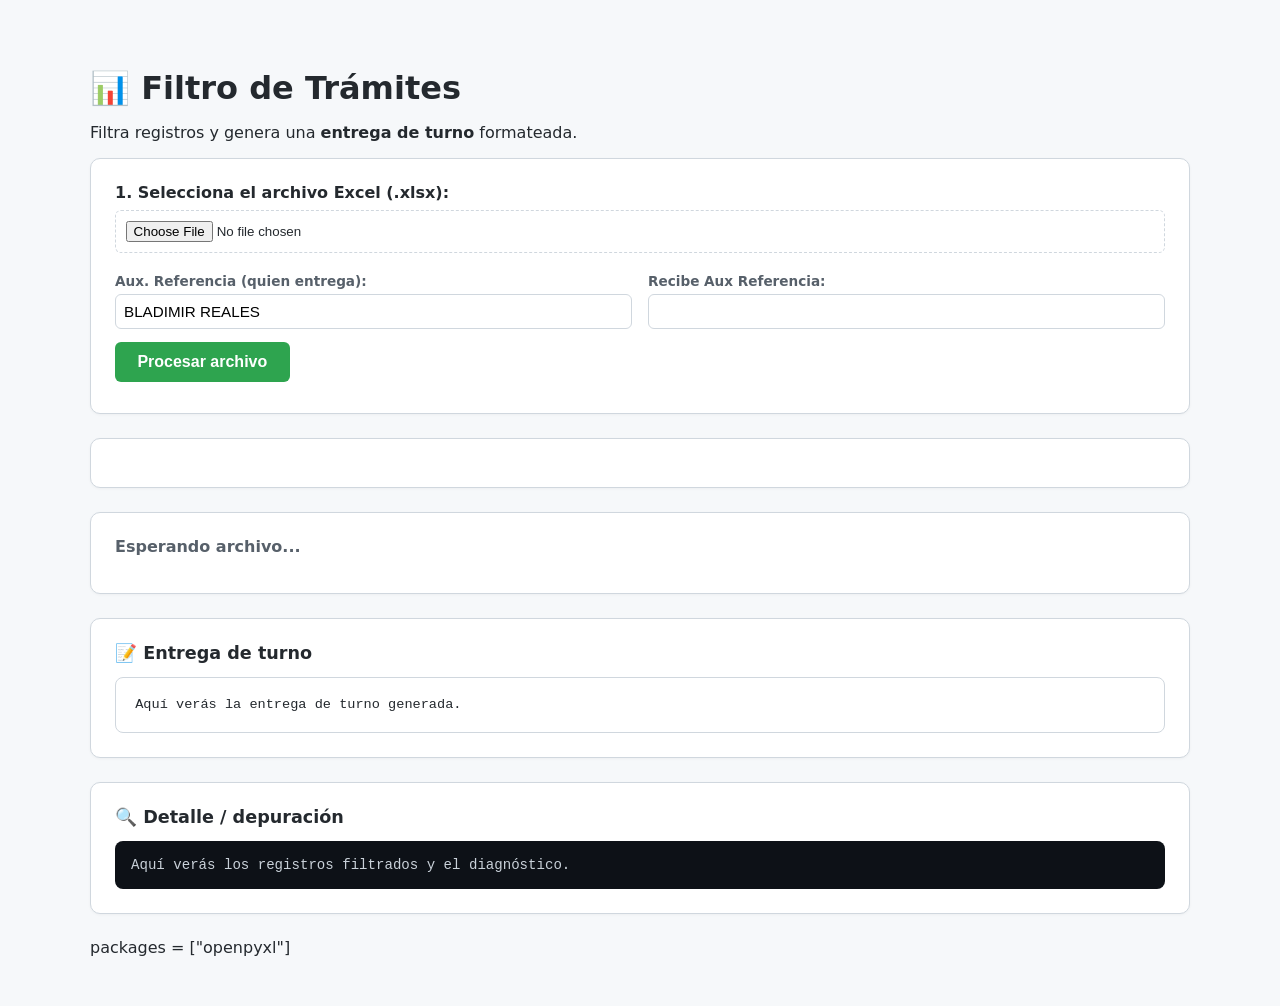
==== commit 415fe2f1: "actualizando input Se coloca valor por defecto en el input donde se indica quien entrega turno" ====
--- a/index.html
+++ b/index.html
@@ -144,11 +144,11 @@
         <div class="config-row">
             <label>
                 Aux. Referencia (quien entrega):
-                <input type="text" id="aux-referencia" placeholder="Ej: LIZ CABRILES" />
+                <input type="text" id="aux-referencia" value="BLADIMIR REALES"/>
             </label>
             <label>
                 Recibe Aux Referencia:
-                <input type="text" id="recibe-aux" placeholder="Ej: BLADIMIR REALES" />
+                <input type="text" id="recibe-aux"/>
             </label>
         </div>
 
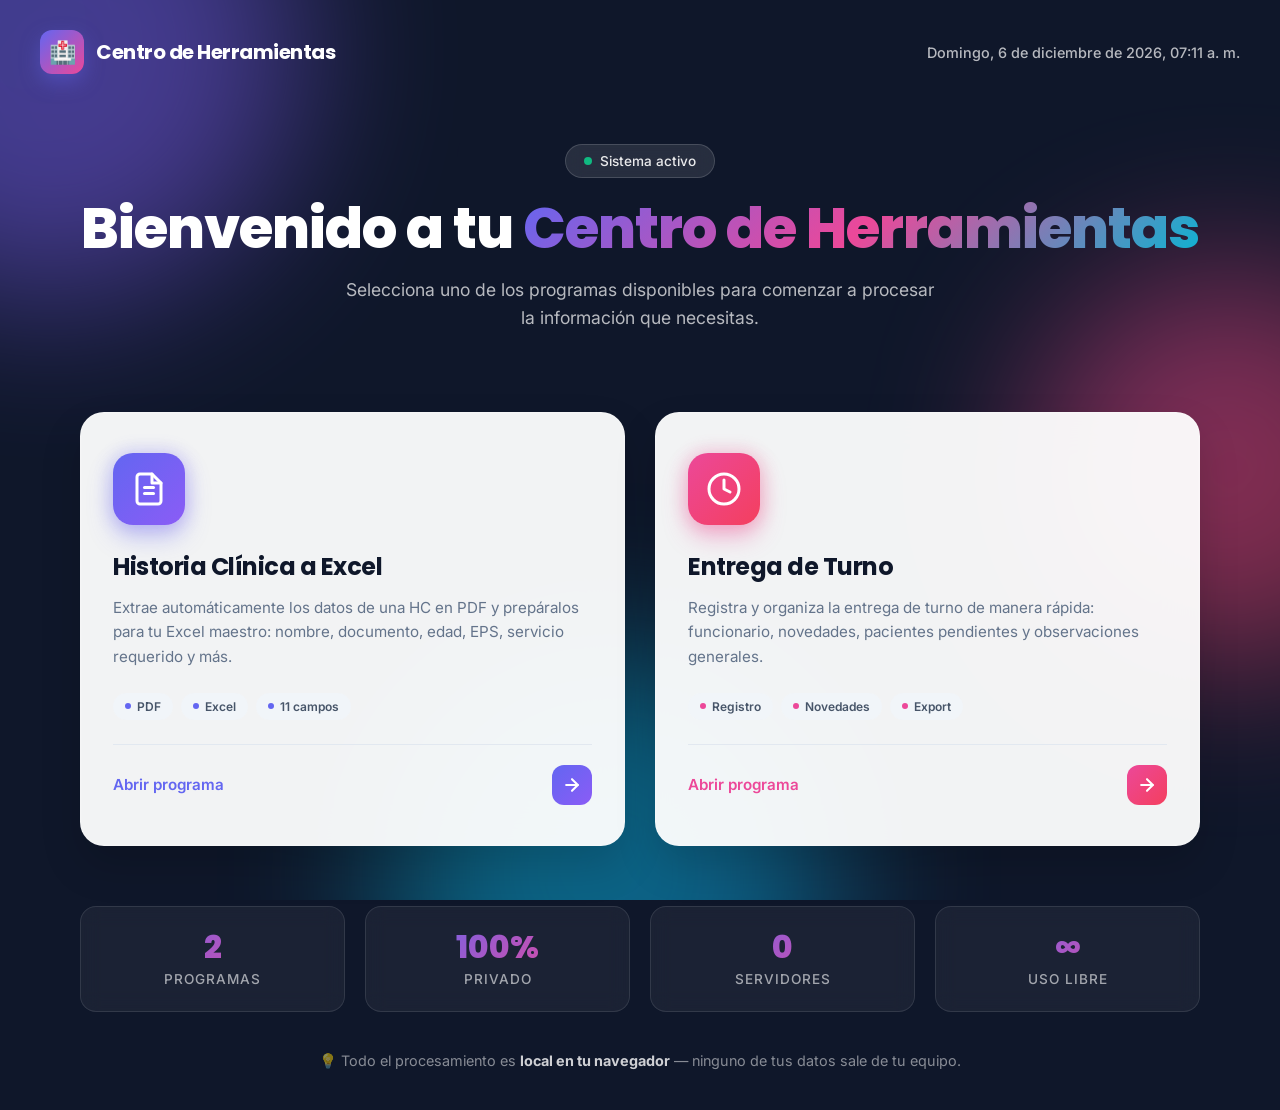
==== commit a0b791ac: "Referencia apoyo 1.2 Pagina principal que dirige a la herramienta entrega de turno y lectura de hist" ====
--- a/index.html
+++ b/index.html
@@ -3,613 +3,606 @@
 <head>
     <meta charset="UTF-8">
     <meta name="viewport" content="width=device-width, initial-scale=1.0">
-    <title>Filtro de Trámites - Excel</title>
-    <link rel="stylesheet" href="https://pyscript.net/releases/2024.1.1/core.css" />
-    <script type="module" src="https://pyscript.net/releases/2024.1.1/core.js"></script>
+    <title>Centro de Herramientas</title>
+    <link rel="preconnect" href="https://fonts.googleapis.com">
+    <link rel="preconnect" href="https://fonts.gstatic.com" crossorigin>
+    <link href="https://fonts.googleapis.com/css2?family=Inter:wght@400;500;600;700;800&family=Poppins:wght@600;700;800&display=swap" rel="stylesheet">
     <style>
+        * {
+            margin: 0;
+            padding: 0;
+            box-sizing: border-box;
+        }
+
+        :root {
+            --primary: #6366f1;
+            --primary-dark: #4f46e5;
+            --secondary: #ec4899;
+            --accent: #06b6d4;
+            --success: #10b981;
+            --dark: #0f172a;
+            --gray: #64748b;
+            --light: #f1f5f9;
+        }
+
+        html { scroll-behavior: smooth; }
+
         body {
-            font-family: system-ui, -apple-system, sans-serif;
-            max-width: 1100px;
-            margin: 2rem auto;
-            padding: 1rem 1.5rem;
-            color: #24292e;
-            background: #f6f8fa;
-        }
-        h1 { margin-bottom: 0.3rem; }
-        h2 { margin-top: 0; font-size: 1.1rem; }
-        .card {
-            background: white;
-            border: 1px solid #d0d7de;
-            border-radius: 10px;
-            padding: 1.5rem;
-            margin-bottom: 1.5rem;
-            box-shadow: 0 1px 3px rgba(0,0,0,0.04);
-        }
-        #file-input {
-            margin: 0.5rem 0;
-            padding: 0.6rem;
-            border: 1px dashed #d0d7de;
-            border-radius: 6px;
+            font-family: 'Inter', -apple-system, BlinkMacSystemFont, sans-serif;
+            background: #0f172a;
+            min-height: 100vh;
+            color: #1e293b;
+            overflow-x: hidden;
+            position: relative;
+        }
+
+        /* Fondo animado con gradientes */
+        .background {
+            position: fixed;
+            top: 0;
+            left: 0;
             width: 100%;
-            box-sizing: border-box;
-        }
-        button {
-            padding: 0.7rem 1.4rem;
-            background: #2ea44f;
+            height: 100%;
+            z-index: -1;
+            overflow: hidden;
+            background: #0f172a;
+        }
+
+        .blob {
+            position: absolute;
+            border-radius: 50%;
+            filter: blur(80px);
+            opacity: 0.5;
+            animation: float 20s ease-in-out infinite;
+        }
+
+        .blob-1 {
+            width: 500px;
+            height: 500px;
+            background: linear-gradient(135deg, #6366f1, #8b5cf6);
+            top: -200px;
+            left: -200px;
+            animation-delay: 0s;
+        }
+
+        .blob-2 {
+            width: 400px;
+            height: 400px;
+            background: linear-gradient(135deg, #ec4899, #f43f5e);
+            top: 30%;
+            right: -150px;
+            animation-delay: -5s;
+        }
+
+        .blob-3 {
+            width: 450px;
+            height: 450px;
+            background: linear-gradient(135deg, #06b6d4, #0ea5e9);
+            bottom: -200px;
+            left: 30%;
+            animation-delay: -10s;
+        }
+
+        @keyframes float {
+            0%, 100% { transform: translate(0, 0) scale(1); }
+            33% { transform: translate(50px, -50px) scale(1.1); }
+            66% { transform: translate(-50px, 50px) scale(0.95); }
+        }
+
+        /* Header */
+        .header {
+            padding: 30px 40px;
+            display: flex;
+            justify-content: space-between;
+            align-items: center;
+            position: relative;
+            z-index: 10;
+        }
+
+        .logo {
+            display: flex;
+            align-items: center;
+            gap: 12px;
             color: white;
-            border: none;
-            border-radius: 6px;
-            cursor: pointer;
-            font-size: 1rem;
+            text-decoration: none;
+        }
+
+        .logo-icon {
+            width: 44px;
+            height: 44px;
+            background: linear-gradient(135deg, #6366f1, #ec4899);
+            border-radius: 12px;
+            display: flex;
+            align-items: center;
+            justify-content: center;
+            font-size: 22px;
+            box-shadow: 0 8px 20px rgba(99, 102, 241, 0.4);
+        }
+
+        .logo-text {
+            font-family: 'Poppins', sans-serif;
+            font-weight: 700;
+            font-size: 1.25rem;
+            letter-spacing: -0.5px;
+        }
+
+        .header-time {
+            color: rgba(255, 255, 255, 0.7);
+            font-size: 0.9rem;
+            font-weight: 500;
+        }
+
+        /* Hero */
+        .hero {
+            text-align: center;
+            padding: 40px 20px 20px;
+            position: relative;
+            z-index: 10;
+        }
+
+        .hero-badge {
+            display: inline-flex;
+            align-items: center;
+            gap: 8px;
+            background: rgba(255, 255, 255, 0.1);
+            backdrop-filter: blur(10px);
+            border: 1px solid rgba(255, 255, 255, 0.15);
+            padding: 8px 18px;
+            border-radius: 100px;
+            color: rgba(255, 255, 255, 0.9);
+            font-size: 0.85rem;
+            font-weight: 500;
+            margin-bottom: 20px;
+        }
+
+        .hero-badge .dot {
+            width: 8px;
+            height: 8px;
+            background: #10b981;
+            border-radius: 50%;
+            animation: pulse 2s infinite;
+        }
+
+        @keyframes pulse {
+            0%, 100% { opacity: 1; transform: scale(1); }
+            50% { opacity: 0.6; transform: scale(1.2); }
+        }
+
+        .hero h1 {
+            font-family: 'Poppins', sans-serif;
+            font-size: clamp(2rem, 5vw, 3.5rem);
+            font-weight: 800;
+            color: white;
+            line-height: 1.1;
+            letter-spacing: -1px;
+            margin-bottom: 16px;
+        }
+
+        .hero h1 .gradient {
+            background: linear-gradient(135deg, #6366f1, #ec4899, #06b6d4);
+            -webkit-background-clip: text;
+            -webkit-text-fill-color: transparent;
+            background-clip: text;
+        }
+
+        .hero p {
+            color: rgba(255, 255, 255, 0.7);
+            font-size: 1.1rem;
+            max-width: 600px;
+            margin: 0 auto;
+            line-height: 1.6;
+        }
+
+        /* Grid de programas */
+        .programs {
+            max-width: 1200px;
+            margin: 60px auto;
+            padding: 0 40px;
+            display: grid;
+            grid-template-columns: repeat(auto-fit, minmax(320px, 1fr));
+            gap: 30px;
+            position: relative;
+            z-index: 10;
+        }
+
+        .program-card {
+            background: rgba(255, 255, 255, 0.95);
+            backdrop-filter: blur(20px);
+            border-radius: 24px;
+            padding: 40px 32px;
+            text-decoration: none;
+            color: inherit;
+            display: flex;
+            flex-direction: column;
+            position: relative;
+            overflow: hidden;
+            transition: all 0.4s cubic-bezier(0.4, 0, 0.2, 1);
+            border: 1px solid rgba(255, 255, 255, 0.2);
+            box-shadow: 
+                0 20px 40px rgba(0, 0, 0, 0.15),
+                0 0 0 1px rgba(255, 255, 255, 0.05) inset;
+        }
+
+        .program-card::before {
+            content: '';
+            position: absolute;
+            top: 0;
+            left: 0;
+            right: 0;
+            height: 4px;
+            background: linear-gradient(90deg, var(--card-color-1), var(--card-color-2));
+            transform: scaleX(0);
+            transform-origin: left;
+            transition: transform 0.4s ease;
+        }
+
+        .program-card:hover::before {
+            transform: scaleX(1);
+        }
+
+        .program-card:hover {
+            transform: translateY(-8px);
+            box-shadow: 
+                0 30px 60px rgba(0, 0, 0, 0.25),
+                0 0 0 1px rgba(255, 255, 255, 0.1) inset;
+        }
+
+        .program-card:active {
+            transform: translateY(-4px) scale(0.99);
+        }
+
+        .card-icon {
+            width: 72px;
+            height: 72px;
+            border-radius: 20px;
+            display: flex;
+            align-items: center;
+            justify-content: center;
+            margin-bottom: 24px;
+            position: relative;
+            background: linear-gradient(135deg, var(--card-color-1), var(--card-color-2));
+            box-shadow: 0 12px 24px var(--card-shadow);
+        }
+
+        .card-icon svg {
+            width: 36px;
+            height: 36px;
+            stroke: white;
+            stroke-width: 2;
+            fill: none;
+        }
+
+        .card-icon::after {
+            content: '';
+            position: absolute;
+            inset: -4px;
+            border-radius: 24px;
+            background: linear-gradient(135deg, var(--card-color-1), var(--card-color-2));
+            opacity: 0.2;
+            z-index: -1;
+            filter: blur(8px);
+        }
+
+        .program-card h2 {
+            font-family: 'Poppins', sans-serif;
+            font-size: 1.5rem;
+            font-weight: 700;
+            color: #0f172a;
+            margin-bottom: 12px;
+            letter-spacing: -0.5px;
+        }
+
+        .program-card p {
+            color: #64748b;
+            font-size: 0.95rem;
+            line-height: 1.6;
+            margin-bottom: 24px;
+            flex-grow: 1;
+        }
+
+        .card-features {
+            display: flex;
+            flex-wrap: wrap;
+            gap: 8px;
+            margin-bottom: 24px;
+        }
+
+        .feature-tag {
+            display: inline-flex;
+            align-items: center;
+            gap: 6px;
+            font-size: 0.75rem;
             font-weight: 600;
-            margin-right: 0.5rem;
-            margin-bottom: 0.4rem;
-        }
-        button:hover { background: #22863a; }
-        button:disabled { background: #94d3a2; cursor: not-allowed; }
-        #download-btn { background: #0366d6; }
-        #download-btn:hover { background: #0250a3; }
-        #copy-btn { background: #6f42c1; }
-        #copy-btn:hover { background: #5a32a3; }
-        .output {
-            background: #0d1117;
-            color: #c9d1d9;
-            padding: 1rem;
-            border-radius: 8px;
-            font-family: 'SF Mono', Consolas, monospace;
-            font-size: 0.88rem;
-            white-space: pre-wrap;
-            max-height: 500px;
-            overflow-y: auto;
-        }
-        .turno {
-            background: #ffffff;
-            color: #24292e;
-            padding: 1.2rem;
-            border-radius: 8px;
-            border: 1px solid #d0d7de;
-            font-family: 'SF Mono', Consolas, monospace;
+            padding: 6px 12px;
+            border-radius: 100px;
+            background: #f1f5f9;
+            color: #475569;
+        }
+
+        .feature-tag .tag-dot {
+            width: 6px;
+            height: 6px;
+            border-radius: 50%;
+            background: var(--card-color-1);
+        }
+
+        .card-cta {
+            display: flex;
+            align-items: center;
+            justify-content: space-between;
+            padding-top: 20px;
+            border-top: 1px solid #e2e8f0;
+        }
+
+        .cta-text {
+            font-weight: 600;
+            font-size: 0.95rem;
+            color: var(--card-color-1);
+        }
+
+        .cta-arrow {
+            width: 40px;
+            height: 40px;
+            border-radius: 12px;
+            background: linear-gradient(135deg, var(--card-color-1), var(--card-color-2));
+            display: flex;
+            align-items: center;
+            justify-content: center;
+            transition: transform 0.3s ease;
+        }
+
+        .cta-arrow svg {
+            width: 20px;
+            height: 20px;
+            stroke: white;
+            stroke-width: 2.5;
+            fill: none;
+        }
+
+        .program-card:hover .cta-arrow {
+            transform: translateX(4px) rotate(-45deg);
+        }
+
+        /* Card específica 1: HC a Excel */
+        .card-hc {
+            --card-color-1: #6366f1;
+            --card-color-2: #8b5cf6;
+            --card-shadow: rgba(99, 102, 241, 0.35);
+        }
+
+        /* Card específica 2: Entrega de turno */
+        .card-turno {
+            --card-color-1: #ec4899;
+            --card-color-2: #f43f5e;
+            --card-shadow: rgba(236, 72, 153, 0.35);
+        }
+
+        /* Footer */
+        .footer {
+            text-align: center;
+            padding: 40px 20px;
+            color: rgba(255, 255, 255, 0.5);
+            font-size: 0.9rem;
+            position: relative;
+            z-index: 10;
+        }
+
+        .footer strong {
+            color: rgba(255, 255, 255, 0.8);
+        }
+
+        /* Estadísticas */
+        .stats {
+            max-width: 1200px;
+            margin: 60px auto 0;
+            padding: 0 40px;
+            display: grid;
+            grid-template-columns: repeat(auto-fit, minmax(150px, 1fr));
+            gap: 20px;
+            position: relative;
+            z-index: 10;
+        }
+
+        .stat {
+            background: rgba(255, 255, 255, 0.05);
+            backdrop-filter: blur(10px);
+            border: 1px solid rgba(255, 255, 255, 0.1);
+            border-radius: 16px;
+            padding: 24px;
+            text-align: center;
+            transition: all 0.3s ease;
+        }
+
+        .stat:hover {
+            background: rgba(255, 255, 255, 0.08);
+            border-color: rgba(255, 255, 255, 0.2);
+            transform: translateY(-2px);
+        }
+
+        .stat-number {
+            font-family: 'Poppins', sans-serif;
+            font-size: 2rem;
+            font-weight: 800;
+            background: linear-gradient(135deg, #6366f1, #ec4899);
+            -webkit-background-clip: text;
+            -webkit-text-fill-color: transparent;
+            background-clip: text;
+            line-height: 1;
+            margin-bottom: 8px;
+        }
+
+        .stat-label {
+            color: rgba(255, 255, 255, 0.6);
             font-size: 0.85rem;
-            white-space: pre-wrap;
-            max-height: 700px;
-            overflow-y: auto;
-        }
-        .status {
-            font-weight: 600;
-            margin-bottom: 0.8rem;
-            color: #57606a;
-        }
-        .status.ok { color: #1a7f37; }
-        .status.error { color: #cf222e; }
-        .status.loading { color: #9a6700; }
-        #loading {
-            display: none;
-            color: #9a6700;
-            font-style: italic;
-            margin-top: 0.5rem;
-        }
-        .stats {
-            display: flex;
-            gap: 1rem;
-            flex-wrap: wrap;
-        }
-        .stat {
-            flex: 1;
-            min-width: 200px;
-            background: #ddf4ff;
-            border-left: 4px solid #0969da;
-            padding: 0.8rem;
-            border-radius: 6px;
-        }
-        .stat strong { display: block; font-size: 1.4rem; color: #0969da; }
-        .stat.verde { background: #dafbe1; border-left-color: #2ea44f; }
-        .stat.verde strong { color: #1a7f37; }
-        .stat.naranja { background: #fff8c5; border-left-color: #d4a72c; }
-        .stat.naranja strong { color: #7d4e00; }
-        .stat.morado { background: #f3e5ff; border-left-color: #8250df; }
-        .stat.morado strong { color: #6f42c1; }
-        .config-row {
-            display: flex;
-            gap: 1rem;
-            flex-wrap: wrap;
-            margin: 0.8rem 0;
-        }
-        .config-row label {
-            display: flex;
-            flex-direction: column;
-            font-size: 0.85rem;
-            font-weight: 600;
-            color: #57606a;
-            flex: 1;
-            min-width: 220px;
-        }
-        .config-row input {
-            margin-top: 0.3rem;
-            padding: 0.5rem;
-            border: 1px solid #d0d7de;
-            border-radius: 6px;
-            font-size: 0.95rem;
-        }
+            font-weight: 500;
+            text-transform: uppercase;
+            letter-spacing: 1px;
+        }
+
+        /* Responsive */
+        @media (max-width: 768px) {
+            .header { padding: 20px; }
+            .header-time { display: none; }
+            .hero { padding: 20px 20px 10px; }
+            .programs { padding: 0 20px; margin: 40px auto; }
+            .stats { padding: 0 20px; margin-top: 40px; }
+            .program-card { padding: 32px 24px; }
+            .card-icon { width: 64px; height: 64px; margin-bottom: 20px; }
+            .card-icon svg { width: 32px; height: 32px; }
+        }
+
+        /* Animación de entrada */
+        @keyframes fadeUp {
+            from {
+                opacity: 0;
+                transform: translateY(20px);
+            }
+            to {
+                opacity: 1;
+                transform: translateY(0);
+            }
+        }
+
+        .animate-in {
+            animation: fadeUp 0.6s ease forwards;
+            opacity: 0;
+        }
+
+        .delay-1 { animation-delay: 0.1s; }
+        .delay-2 { animation-delay: 0.2s; }
+        .delay-3 { animation-delay: 0.3s; }
+        .delay-4 { animation-delay: 0.4s; }
     </style>
 </head>
 <body>
-
-    <h1>📊 Filtro de Trámites</h1>
-    <p>Filtra registros y genera una <strong>entrega de turno</strong> formateada.</p>
-
-    <div class="card">
-        <label for="file-input"><strong>1. Selecciona el archivo Excel (.xlsx):</strong></label>
-        <input type="file" id="file-input" accept=".xlsx,.xls" />
-
-        <div class="config-row">
-            <label>
-                Aux. Referencia (quien entrega):
-                <input type="text" id="aux-referencia" value="BLADIMIR REALES"/>
-            </label>
-            <label>
-                Recibe Aux Referencia:
-                <input type="text" id="recibe-aux"/>
-            </label>
+    <div class="background">
+        <div class="blob blob-1"></div>
+        <div class="blob blob-2"></div>
+        <div class="blob blob-3"></div>
+    </div>
+
+    <header class="header">
+        <a href="index.html" class="logo">
+            <div class="logo-icon">🏥</div>
+            <span class="logo-text">Centro de Herramientas</span>
+        </a>
+        <div class="header-time" id="headerTime"></div>
+    </header>
+
+    <section class="hero">
+        <div class="hero-badge animate-in">
+            <span class="dot"></span>
+            <span>Sistema activo</span>
         </div>
-
-        <div id="loading">⏳ Cargando Python y procesando... (la primera vez tarda unos segundos)</div>
-        <div style="margin-top: 0.5rem;">
-            <button id="process-btn">Procesar archivo</button>
-            <button id="download-btn" style="display:none;">⬇️ Descargar Excel</button>
-            <button id="copy-btn" style="display:none;">📋 Copiar entrega</button>
+        <h1 class="animate-in delay-1">
+            Bienvenido a tu <span class="gradient">Centro de Herramientas</span>
+        </h1>
+        <p class="animate-in delay-2">
+            Selecciona uno de los programas disponibles para comenzar a procesar la información que necesitas.
+        </p>
+    </section>
+
+    <section class="programs">
+        <!-- Programa 1: HC a Excel -->
+        <a href="leer_historia/index.html" class="program-card card-hc animate-in delay-3">
+            <div class="card-icon">
+                <svg viewBox="0 0 24 24" stroke-linecap="round" stroke-linejoin="round">
+                    <path d="M14 2H6a2 2 0 0 0-2 2v16a2 2 0 0 0 2 2h12a2 2 0 0 0 2-2V8z"></path>
+                    <polyline points="14 2 14 8 20 8"></polyline>
+                    <line x1="9" y1="15" x2="15" y2="15"></line>
+                    <line x1="9" y1="11" x2="15" y2="11"></line>
+                </svg>
+            </div>
+            <h2>Historia Clínica a Excel</h2>
+            <p>
+                Extrae automáticamente los datos de una HC en PDF y prepáralos para tu Excel maestro: nombre, documento, edad, EPS, servicio requerido y más.
+            </p>
+            <div class="card-features">
+                <span class="feature-tag"><span class="tag-dot"></span>PDF</span>
+                <span class="feature-tag"><span class="tag-dot"></span>Excel</span>
+                <span class="feature-tag"><span class="tag-dot"></span>11 campos</span>
+            </div>
+            <div class="card-cta">
+                <span class="cta-text">Abrir programa</span>
+                <div class="cta-arrow">
+                    <svg viewBox="0 0 24 24" stroke-linecap="round" stroke-linejoin="round">
+                        <line x1="5" y1="12" x2="19" y2="12"></line>
+                        <polyline points="12 5 19 12 12 19"></polyline>
+                    </svg>
+                </div>
+            </div>
+        </a>
+
+        <!-- Programa 2: Entrega de turno -->
+        <a href="entrega_de_turno/index.html" class="program-card card-turno animate-in delay-4">
+            <div class="card-icon">
+                <svg viewBox="0 0 24 24" stroke-linecap="round" stroke-linejoin="round">
+                    <circle cx="12" cy="12" r="10"></circle>
+                    <polyline points="12 6 12 12 16 14"></polyline>
+                </svg>
+            </div>
+            <h2>Entrega de Turno</h2>
+            <p>
+                Registra y organiza la entrega de turno de manera rápida: funcionario, novedades, pacientes pendientes y observaciones generales.
+            </p>
+            <div class="card-features">
+                <span class="feature-tag"><span class="tag-dot"></span>Registro</span>
+                <span class="feature-tag"><span class="tag-dot"></span>Novedades</span>
+                <span class="feature-tag"><span class="tag-dot"></span>Export</span>
+            </div>
+            <div class="card-cta">
+                <span class="cta-text">Abrir programa</span>
+                <div class="cta-arrow">
+                    <svg viewBox="0 0 24 24" stroke-linecap="round" stroke-linejoin="round">
+                        <line x1="5" y1="12" x2="19" y2="12"></line>
+                        <polyline points="12 5 19 12 12 19"></polyline>
+                    </svg>
+                </div>
+            </div>
+        </a>
+    </section>
+
+    <section class="stats">
+        <div class="stat animate-in delay-3">
+            <div class="stat-number">2</div>
+            <div class="stat-label">Programas</div>
         </div>
-    </div>
-
-    <div class="card">
-        <div id="stats" class="stats" style="display:none;"></div>
-    </div>
-
-    <div class="card">
-        <div id="status" class="status">Esperando archivo...</div>
-    </div>
-
-    <div class="card">
-        <h2>📝 Entrega de turno</h2>
-        <div id="turno" class="turno">Aquí verás la entrega de turno generada.</div>
-    </div>
-
-    <div class="card">
-        <h2>🔍 Detalle / depuración</h2>
-        <div id="output" class="output">Aquí verás los registros filtrados y el diagnóstico.</div>
-    </div>
-
-    <py-config>
-        packages = ["openpyxl"]
-    </py-config>
-
-    <script type="py">
-import openpyxl
-from io import BytesIO
-from js import document, Uint8Array, window, console
-from pyodide.ffi import create_proxy
-
-# ---------- Estado global ----------
-resultado_bytes = None
-texto_turno = ""
-
-
-# ---------- Utilidades ----------
-def set_status(msg, tipo="ok"):
-    el = document.getElementById("status")
-    el.innerText = msg
-    el.className = "status " + tipo
-
-
-def set_output(msg):
-    document.getElementById("output").innerText = msg
-
-
-def set_turno(msg):
-    document.getElementById("turno").innerText = msg
-
-
-def mostrar_loading(show):
-    document.getElementById("loading").style.display = "block" if show else "none"
-
-
-async def leer_archivo():
-    file_input = document.getElementById("file-input")
-    if not file_input.files.length:
-        return None
-    file = file_input.files.item(0)
-    buffer = await file.arrayBuffer()
-    data = Uint8Array.new(buffer).to_py()
-    return BytesIO(bytes(data))
-
-
-def crear_stat(container, valor, texto, clase_extra=""):
-    d = document.createElement("div")
-    d.className = "stat " + clase_extra
-    s = document.createElement("strong")
-    s.innerText = str(valor)
-    d.appendChild(s)
-    d.appendChild(document.createTextNode(texto))
-    container.appendChild(d)
-
-
-def fecha_actual_formateada():
-    from js import Date
-    d = Date.new()
-    dia = str(d.getDate()).zfill(2)
-    mes = str(d.getMonth() + 1).zfill(2)
-    anio = d.getFullYear()
-    hora = str(d.getHours()).zfill(2)
-    minuto = str(d.getMinutes()).zfill(2)
-    return f"{dia}/{mes}/{anio} {hora}:{minuto}"
-
-
-# ---------- Normalización de texto ----------
-def norm(v):
-    if v is None:
-        return ""
-    s = str(v)
-    s = s.replace("\u00A0", " ").replace("\n", " ").replace("\r", " ").replace("\t", " ")
-    s = " ".join(s.split())
-    return s.strip().upper()
-
-
-def formatear_fila(fila):
-    partes = []
-    for v in fila:
-        if v is None or str(v).strip() == "":
-            continue
-        partes.append(str(v).strip())
-    # Salto de línea final para separar visualmente cada paciente
-    return "\t".join(partes) + "\n"
-
-
-# ---------- Lógica principal ----------
-async def procesar_archivo(event=None):
-    global resultado_bytes, texto_turno
-
-    mostrar_loading(True)
-    set_status("⏳ Procesando archivo...", "loading")
-    set_output("Trabajando...")
-    set_turno("Generando...")
-    document.getElementById("download-btn").style.display = "none"
-    document.getElementById("copy-btn").style.display = "none"
-    document.getElementById("stats").style.display = "none"
-
-    try:
-        bytes_io = await leer_archivo()
-        if bytes_io is None:
-            set_status("⚠️ Selecciona primero un archivo Excel.", "error")
-            set_output("")
-            set_turno("")
-            mostrar_loading(False)
-            return
-
-        # ========== CARGA DEL EXCEL ==========
-        wb = openpyxl.load_workbook(bytes_io)
-        ws = wb.active
-
-        # --- Nombres de columnas a buscar ---
-        columna_filtro1 = "TRAMITE CERRADO/ABIERTO"
-        valor_filtro1 = "Tramite en proceso"
-
-        columna_filtro2 = "OBSERVACION"
-        valor_filtro2 = "URGENCIA VITAL"
-
-        columna_filtro3 = "TIPO DE TRAMITE"
-        valor_filtro3 = "REMISION"
-
-        columna_filtro4 = "ESTADO DEL TRAMITE"
-        valor_filtro4 = "SE INFORMA"
-
-        tipo_remision = "REMISION"
-        tipo_cita = "CITA"
-
-        COL_FIN_EXCEL = 26
-        COL_FIN_SALIDA = 13
-
-        # ---------- Encabezados ----------
-        headers_full = []
-        for i in range(1, COL_FIN_EXCEL + 1):
-            cell = ws.cell(row=1, column=i)
-            headers_full.append(cell.value if cell.value is not None else ("COL_" + str(i)))
-
-        headers_salida = headers_full[:COL_FIN_SALIDA]
-
-        # ---------- Detección de índices ----------
-        idx_por_nombre = {}
-        for i, cell in enumerate(ws[1], start=1):
-            key = norm(cell.value)
-            if key and key not in idx_por_nombre:
-                idx_por_nombre[key] = i
-
-        filtro_index1 = idx_por_nombre.get(norm(columna_filtro1))
-        filtro_index2 = idx_por_nombre.get(norm(columna_filtro2))
-        filtro_index3 = idx_por_nombre.get(norm(columna_filtro3))
-        filtro_index4 = idx_por_nombre.get(norm(columna_filtro4))
-
-        if filtro_index1 is None:
-            raise ValueError("No se encontró la columna '" + columna_filtro1 + "'")
-        if filtro_index2 is None:
-            raise ValueError("No se encontró la columna '" + columna_filtro2 + "'")
-        if filtro_index3 is None:
-            raise ValueError("No se encontró la columna '" + columna_filtro3 + "'")
-        if filtro_index4 is None:
-            raise ValueError("No se encontró la columna '" + columna_filtro4 + "'")
-
-        idx_estado_tramite = filtro_index4
-        idx_tipo_tramite = filtro_index3
-
-        if idx_estado_tramite > COL_FIN_EXCEL:
-            raise ValueError(
-                "La columna '" + columna_filtro4 + "' está en la posición "
-                + str(idx_estado_tramite) + " (más allá de Z). Amplía COL_FIN_EXCEL."
-            )
-
-        def extraer_fila(row, limite):
-            fila = []
-            for i in range(1, limite + 1):
-                fila.append(row[i - 1] if (i - 1) < len(row) else None)
-            return fila
-
-        # ---------- Diagnóstico ----------
-        valores_estado = {}
-        valores_tipo = {}
-        for row in ws.iter_rows(min_row=2, values_only=True):
-            vs = row[idx_estado_tramite - 1] if (idx_estado_tramite - 1) < len(row) else None
-            vt = row[idx_tipo_tramite - 1] if (idx_tipo_tramite - 1) < len(row) else None
-            ks = norm(vs)
-            kt = norm(vt)
-            valores_estado[ks] = valores_estado.get(ks, 0) + 1
-            valores_tipo[kt] = valores_tipo.get(kt, 0) + 1
-
-        # ---------- FILTROS ----------
-        resumen_filtro1 = []
-        resumen_filtro2 = []
-        resumen_filtro3 = []
-        resumen_citas_tramite = []
-        resumen_citas_asignadas = []
-
-        for row in ws.iter_rows(min_row=2, values_only=True):
-            v1 = row[filtro_index1 - 1] if (filtro_index1 - 1) < len(row) else None
-            v2 = row[filtro_index2 - 1] if (filtro_index2 - 1) < len(row) else None
-            v3 = row[filtro_index3 - 1] if (filtro_index3 - 1) < len(row) else None
-            v4 = row[filtro_index4 - 1] if (filtro_index4 - 1) < len(row) else None
-
-            n1 = norm(v1)
-            n2 = norm(v2)
-            n3 = norm(v3)
-            n4 = norm(v4)
-
-            en_proceso = (n1 == norm(valor_filtro1))
-            es_remision = (n3 == norm(tipo_remision))
-            es_cita = (n3 == norm(tipo_cita))
-            es_se_informa = (n4 == norm(valor_filtro4))
-
-            # Remisiones
-            if en_proceso and es_remision:
-                resumen_filtro1.append(extraer_fila(row, COL_FIN_EXCEL))
-
-            if (n2 and norm(valor_filtro2) in n2) and es_remision and en_proceso:
-                resumen_filtro2.append(extraer_fila(row, COL_FIN_EXCEL))
-
-            if es_se_informa and es_remision and en_proceso:
-                resumen_filtro3.append(extraer_fila(row, COL_FIN_EXCEL))
-
-            # Citas
-            if es_cita and en_proceso:
-                resumen_citas_tramite.append(extraer_fila(row, COL_FIN_EXCEL))
-
-            if es_cita and en_proceso and es_se_informa:
-                resumen_citas_asignadas.append(extraer_fila(row, COL_FIN_EXCEL))
-
-        contador1 = len(resumen_filtro1)
-        contador2 = len(resumen_filtro2)
-        contador3 = len(resumen_filtro3)
-        contador_citas_tramite = len(resumen_citas_tramite)
-        contador_citas_asignadas = len(resumen_citas_asignadas)
-
-        # ---------- ACEPTADOS GENERAL ----------
-        aceptados_general = []
-        vistos = set()
-        for f in resumen_filtro3:
-            clave = tuple(str(x) for x in f)
-            if clave not in vistos:
-                vistos.add(clave)
-                aceptados_general.append(f)
-        total_aceptados_general = len(aceptados_general)
-
-        # ---------- Total remisiones ----------
-        claves = set()
-        for f in resumen_filtro1 + resumen_filtro2 + resumen_filtro3:
-            claves.add(tuple(str(x) for x in f))
-        total_remisiones = len(claves)
-
-        # ========== EXCEL DE SALIDA ==========
-        wb_out = openpyxl.Workbook()
-        ws1 = wb_out.active
-        ws1.title = "Remisiones en proceso"
-        ws2 = wb_out.create_sheet("Urgencia Vital")
-        ws3 = wb_out.create_sheet("Remisiones SE INFORMA")
-        ws4 = wb_out.create_sheet("Citas en tramite")
-        ws5 = wb_out.create_sheet("Citas SE INFORMA")
-
-        ws1.append(headers_salida)
-        ws2.append(headers_salida)
-        ws3.append(headers_salida)
-        ws4.append(headers_salida)
-        ws5.append(headers_salida)
-
-        for fila in resumen_filtro1:
-            ws1.append(fila[:COL_FIN_SALIDA])
-        for fila in resumen_filtro2:
-            ws2.append(fila[:COL_FIN_SALIDA])
-        for fila in resumen_filtro3:
-            ws3.append(fila[:COL_FIN_SALIDA])
-        for fila in resumen_citas_tramite:
-            ws4.append(fila[:COL_FIN_SALIDA])
-        for fila in resumen_citas_asignadas:
-            ws5.append(fila[:COL_FIN_SALIDA])
-
-        buffer_out = BytesIO()
-        wb_out.save(buffer_out)
-        resultado_bytes = buffer_out.getvalue()
-
-        # ========== ENTREGA DE TURNO ==========
-        aux_ref = document.getElementById("aux-referencia").value or "(sin especificar)"
-        recibe_aux = document.getElementById("recibe-aux").value or "(sin especificar)"
-        fecha_hora = fecha_actual_formateada()
-
-        lineas = []
-        lineas.append("*Entrega de turno* " + fecha_hora)
-        lineas.append("")
-        lineas.append("*Aux. Referencia:* " + aux_ref)
-        lineas.append("")
-        lineas.append("*Total remisiones:* " + str(total_remisiones))
-        lineas.append("")
-        lineas.append("*Aceptados:* " + str(total_aceptados_general))
-        lineas.append("")
-        for f in aceptados_general[:50]:
-            lineas.append(formatear_fila(f[:COL_FIN_SALIDA]))
-
-        lineas.append("")
-        lineas.append("")
-        lineas.append("*URGENCIAS VITAL:* " + str(contador2).zfill(2))
-        lineas.append("")
-        for f in resumen_filtro2[:50]:
-            lineas.append(formatear_fila(f[:COL_FIN_SALIDA]))
-
-        lineas.append("")
-        lineas.append("")
-        # CITAS EN TRAMITE: solo el número total
-        lineas.append("*CITAS EN TRAMITE:* " + str(contador_citas_tramite))
-
-        lineas.append("")
-        lineas.append("")
-        lineas.append("*PACIENTES CON CITA ASIGNADAS:* " + str(contador_citas_asignadas))
-        lineas.append("")
-        for f in resumen_citas_asignadas[:50]:
-            lineas.append(formatear_fila(f[:COL_FIN_SALIDA]))
-
-        lineas.append("")
-        lineas.append("")
-        lineas.append("*CORREO SIN TRAMITES POR APERTURA:*")
-        lineas.append("")
-        lineas.append("*HOSVITAL PACIENTES  PARA  INICIO DE CONTRAREMISION:* 0")
-        lineas.append("")
-        lineas.append("*Recibe Aux Referencia:* " + recibe_aux)
-
-        texto_turno = "\n".join(lineas)
-        set_turno(texto_turno)
-
-        # ========== ESTADÍSTICAS ==========
-        stats_el = document.getElementById("stats")
-        while stats_el.firstChild:
-            stats_el.removeChild(stats_el.firstChild)
-
-        crear_stat(stats_el, contador1, "Remisiones en proceso")
-        crear_stat(stats_el, contador2, "Urgencia Vital (En proceso)", "verde")
-        crear_stat(stats_el, contador3, "Remisiones SE INFORMA", "naranja")
-        crear_stat(stats_el, contador_citas_tramite, "Citas en trámite", "morado")
-        crear_stat(stats_el, contador_citas_asignadas, "Citas asignadas (SE INFORMA)", "morado")
-        stats_el.style.display = "flex"
-
-        # ========== DIAGNÓSTICO ==========
-        lineas_debug = []
-        lineas_debug.append("=== DIAGNÓSTICO ===")
-        lineas_debug.append("Índice col ESTADO DEL TRAMITE: " + str(idx_estado_tramite) + "  (" + str(headers_full[idx_estado_tramite-1]) + ")")
-        lineas_debug.append("Índice col TIPO DE TRAMITE: " + str(idx_tipo_tramite))
-        lineas_debug.append("")
-        lineas_debug.append("Valores ÚNICOS en TIPO DE TRAMITE (normalizados):")
-        for k, c in sorted(valores_tipo.items(), key=lambda x: -x[1]):
-            lineas_debug.append("  ['" + k + "']  →  " + str(c) + " filas")
-        lineas_debug.append("")
-        lineas_debug.append("Valores ÚNICOS en ESTADO DEL TRAMITE (normalizados):")
-        for k, c in sorted(valores_estado.items(), key=lambda x: -x[1]):
-            lineas_debug.append("  ['" + k + "']  →  " + str(c) + " filas")
-        lineas_debug.append("")
-        lineas_debug.append("=== CONTADORES (todos exigen 'Tramite en proceso') ===")
-        lineas_debug.append("Remisiones en proceso: " + str(contador1))
-        lineas_debug.append("Urgencia Vital: " + str(contador2))
-        lineas_debug.append("Remisiones SE INFORMA (Aceptados): " + str(contador3))
-        lineas_debug.append("Citas en trámite: " + str(contador_citas_tramite))
-        lineas_debug.append("Citas asignadas (SE INFORMA): " + str(contador_citas_asignadas))
-        lineas_debug.append("")
-        lineas_debug.append("--- Primeros 5 citas asignadas ---")
-        for r in resumen_citas_asignadas[:5]:
-            lineas_debug.append(str(r[:COL_FIN_SALIDA]))
-
-        set_output("\n".join(lineas_debug))
-        set_status(
-            "✅ Procesado. " + str(total_remisiones) + " remisiones, "
-            + str(total_aceptados_general) + " aceptados, "
-            + str(contador_citas_tramite) + " citas en trámite, "
-            + str(contador_citas_asignadas) + " citas asignadas.",
-            "ok"
-        )
-        document.getElementById("download-btn").style.display = "inline-block"
-        document.getElementById("copy-btn").style.display = "inline-block"
-
-    except Exception as e:
-        set_status("❌ Error: " + str(e), "error")
-        set_output(str(e))
-        set_turno("Error: " + str(e))
-        console.error(str(e))
-    finally:
-        mostrar_loading(False)
-
-
-# ---------- Descargar Excel ----------
-def descargar_resultado(event=None):
-    global resultado_bytes
-    if resultado_bytes is None:
-        return
-    try:
-        import js
-        arr = Uint8Array.new(len(resultado_bytes))
-        arr.assign(resultado_bytes)
-        blob = js.Blob.new([arr], {"type": "application/vnd.openxmlformats-officedocument.spreadsheetml.sheet"})
-        url = window.URL.createObjectURL(blob)
-        a = document.createElement("a")
-        a.href = url
-        a.download = "resultado_filtrado.xlsx"
-        document.body.appendChild(a)
-        a.click()
-        document.body.removeChild(a)
-        window.URL.revokeObjectURL(url)
-    except Exception as e:
-        set_status("❌ Error al descargar: " + str(e), "error")
-        console.error(str(e))
-
-
-# ---------- Copiar al portapapeles ----------
-async def copiar_entrega(event=None):
-    global texto_turno
-    if not texto_turno:
-        return
-    try:
-        nav = window.navigator
-        await nav.clipboard.writeText(texto_turno)
-        set_status("📋 Entrega copiada al portapapeles.", "ok")
-    except Exception as e:
-        try:
-            el = document.getElementById("turno")
-            range_ = document.createRange()
-            range_.selectNodeContents(el)
-            sel = window.getSelection()
-            sel.removeAllRanges()
-            sel.addRange(range_)
-            set_status("⚠️ No se pudo copiar. Texto seleccionado: pulsa Ctrl+C.", "loading")
-        except Exception as e2:
-            set_status("❌ No se pudo copiar: " + str(e), "error")
-
-
-# ---------- Registrar eventos ----------
-document.getElementById("process-btn").addEventListener("click", create_proxy(procesar_archivo))
-document.getElementById("download-btn").addEventListener("click", create_proxy(descargar_resultado))
-document.getElementById("copy-btn").addEventListener("click", create_proxy(copiar_entrega))
-
-console.log("✅ App lista. Botones registrados.")
+        <div class="stat animate-in delay-3">
+            <div class="stat-number">100%</div>
+            <div class="stat-label">Privado</div>
+        </div>
+        <div class="stat animate-in delay-4">
+            <div class="stat-number">0</div>
+            <div class="stat-label">Servidores</div>
+        </div>
+        <div class="stat animate-in delay-4">
+            <div class="stat-number">∞</div>
+            <div class="stat-label">Uso libre</div>
+        </div>
+    </section>
+
+    <footer class="footer">
+        <p>💡 Todo el procesamiento es <strong>local en tu navegador</strong> — ninguno de tus datos sale de tu equipo.</p>
+    </footer>
+
+    <script>
+        // Mostrar fecha y hora en el header
+        function updateTime() {
+            const now = new Date();
+            const opciones = { 
+                weekday: 'long', 
+                year: 'numeric', 
+                month: 'long', 
+                day: 'numeric',
+                hour: '2-digit',
+                minute: '2-digit'
+            };
+            const texto = now.toLocaleDateString('es-CO', opciones);
+            document.getElementById('headerTime').textContent = 
+                texto.charAt(0).toUpperCase() + texto.slice(1);
+        }
+        updateTime();
+        setInterval(updateTime, 60000); // Actualizar cada minuto
     </script>
-
 </body>
-</html>
+</html>
